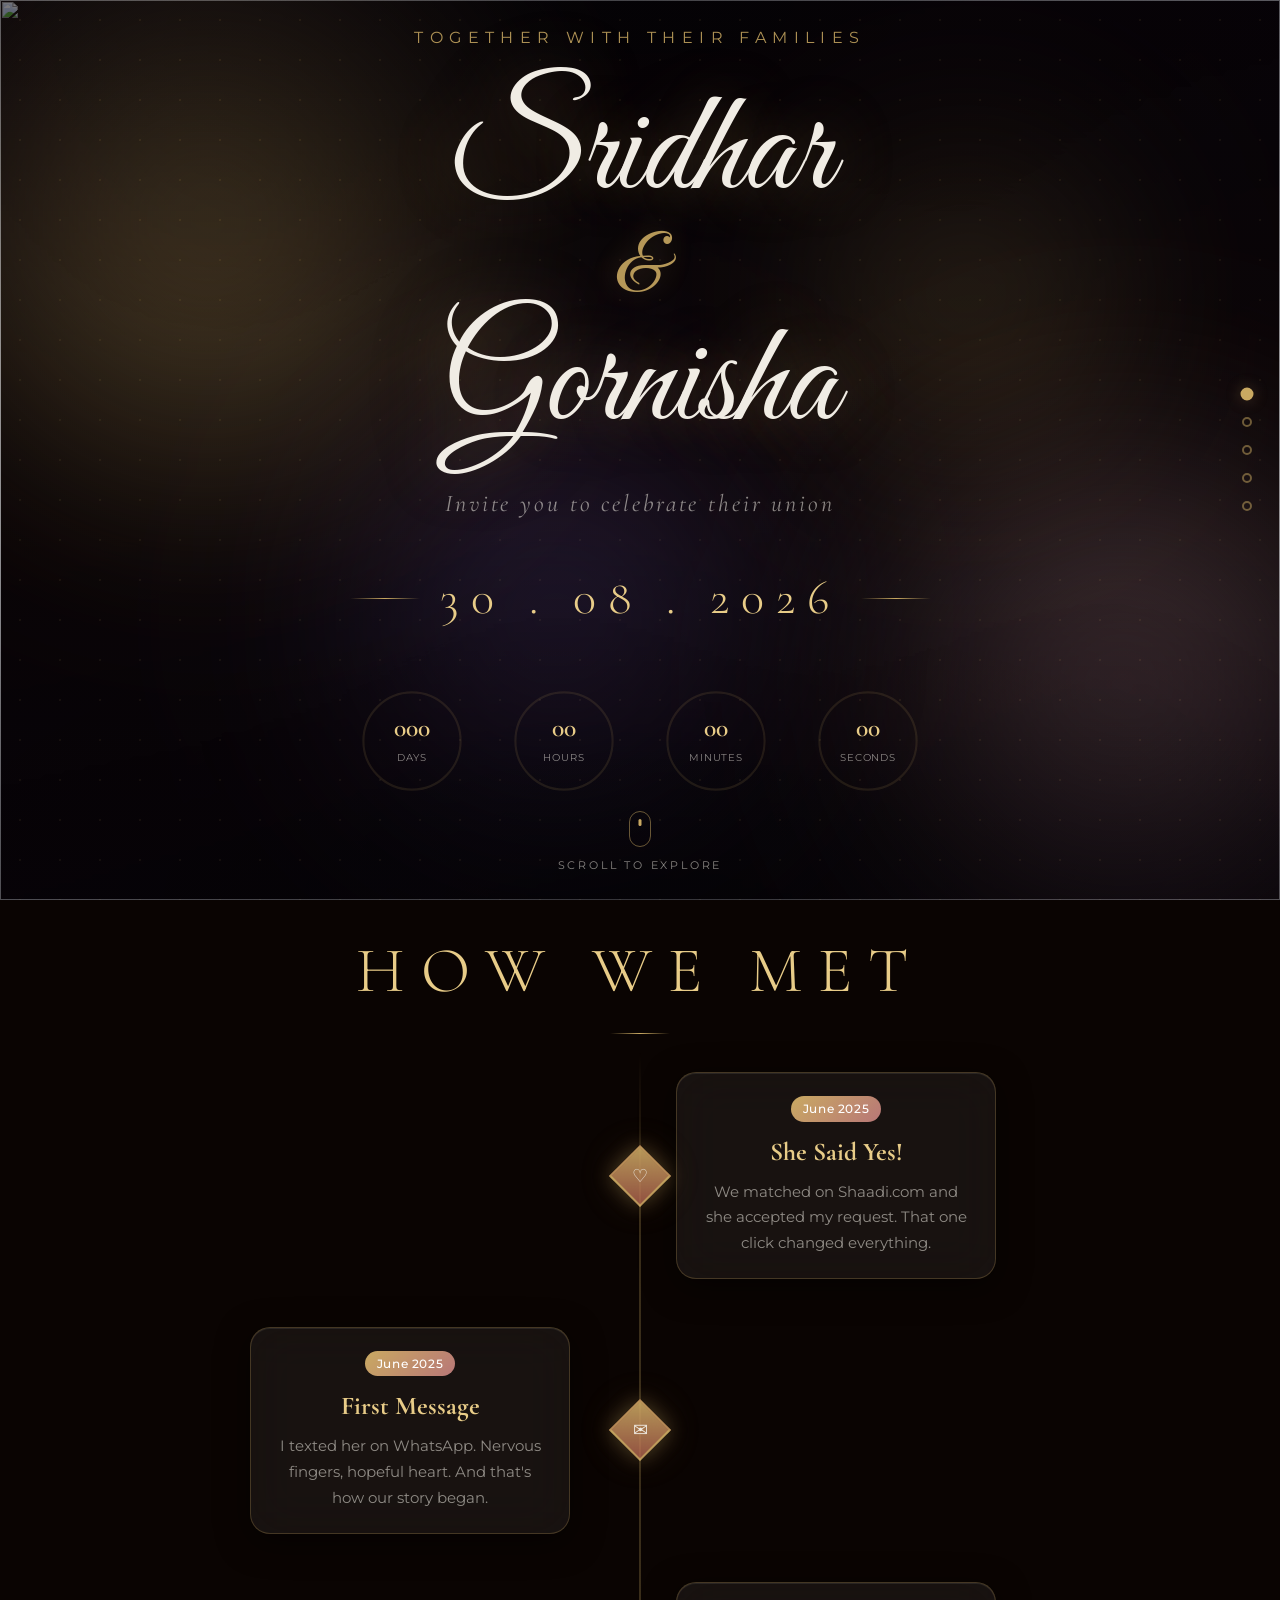
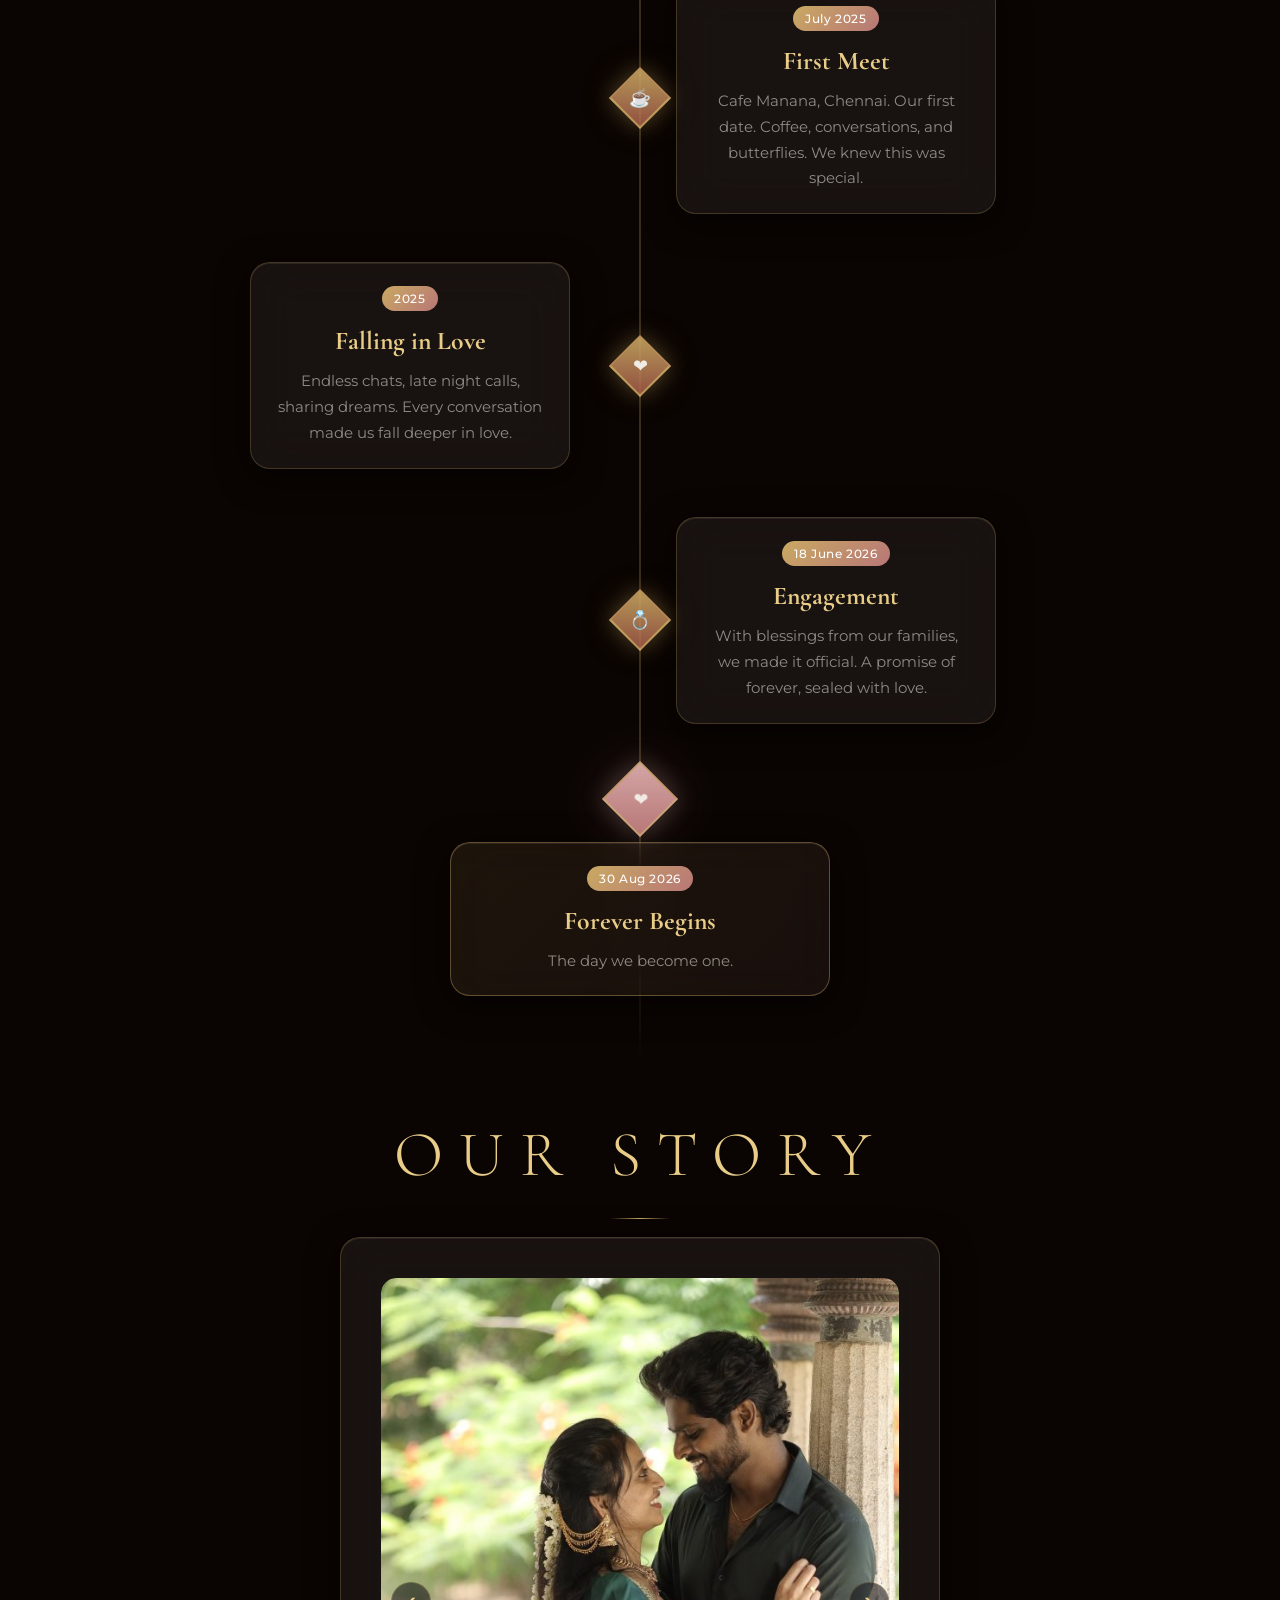
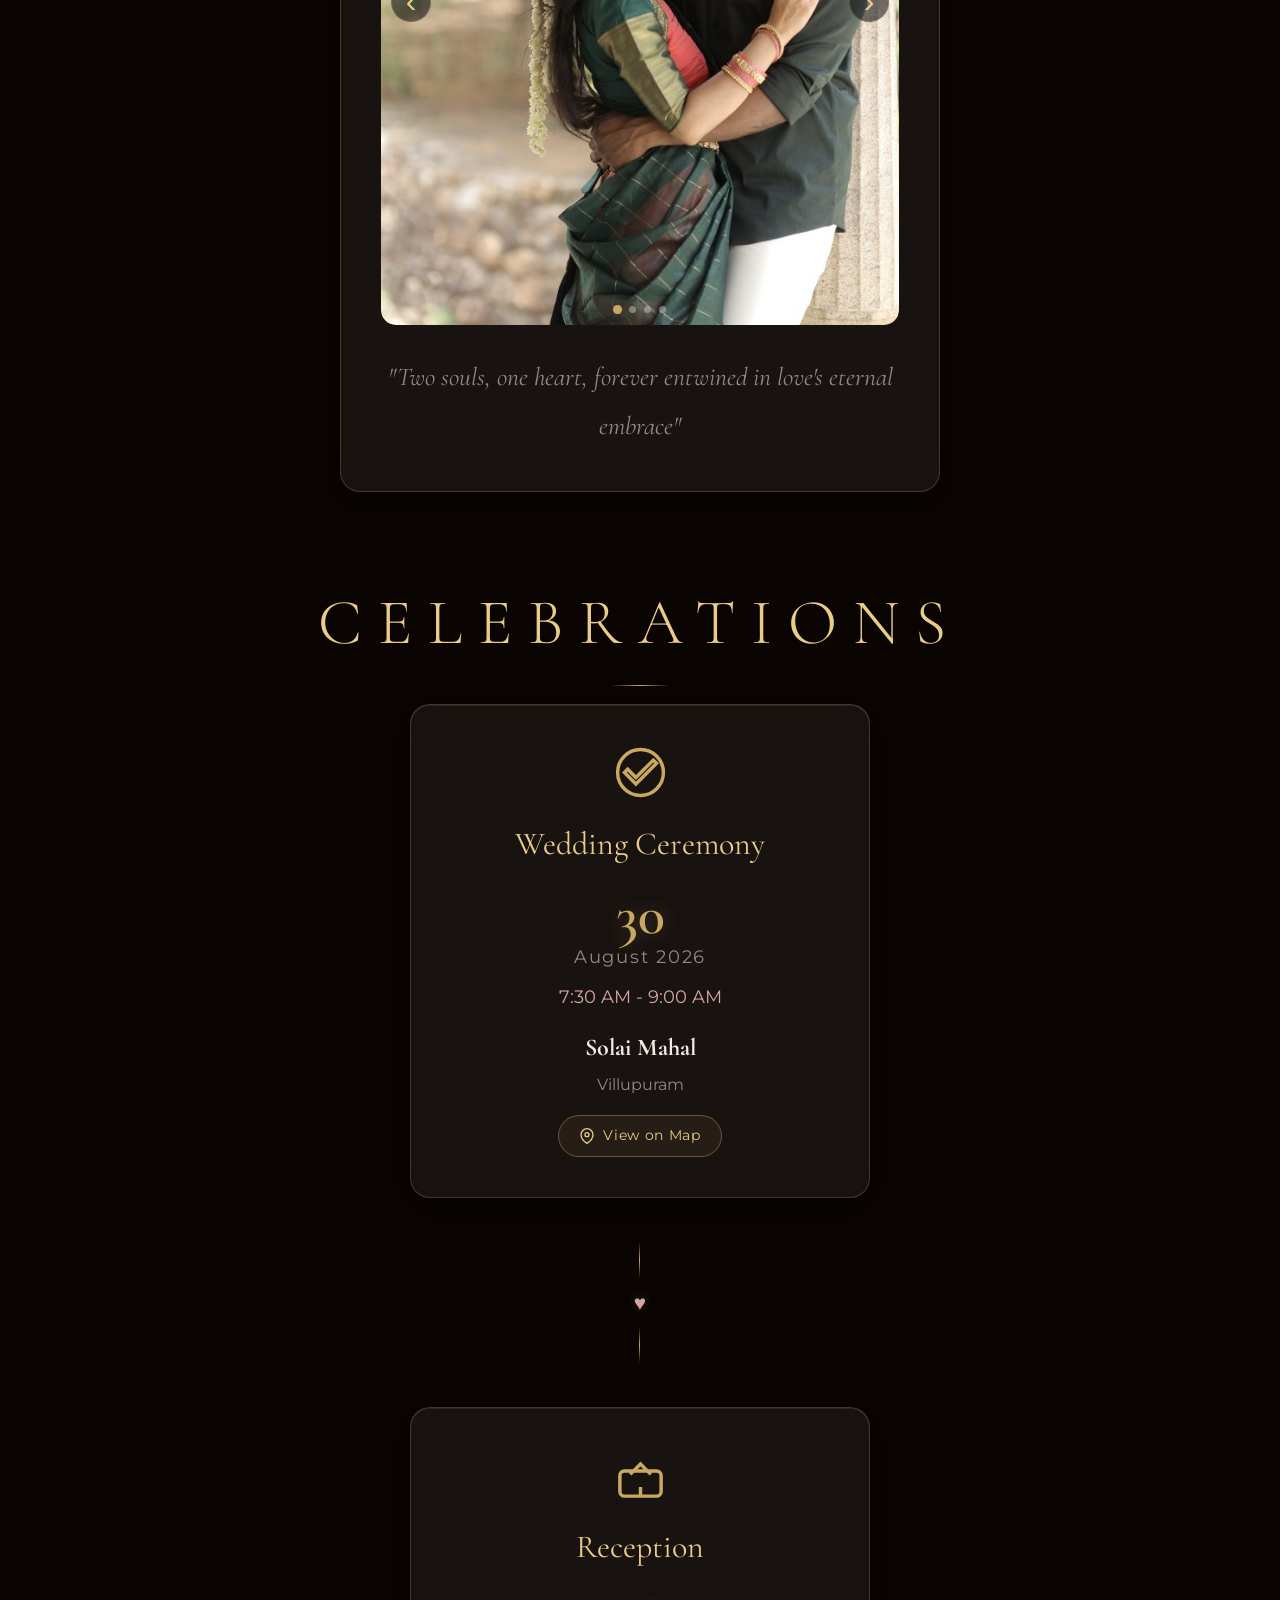
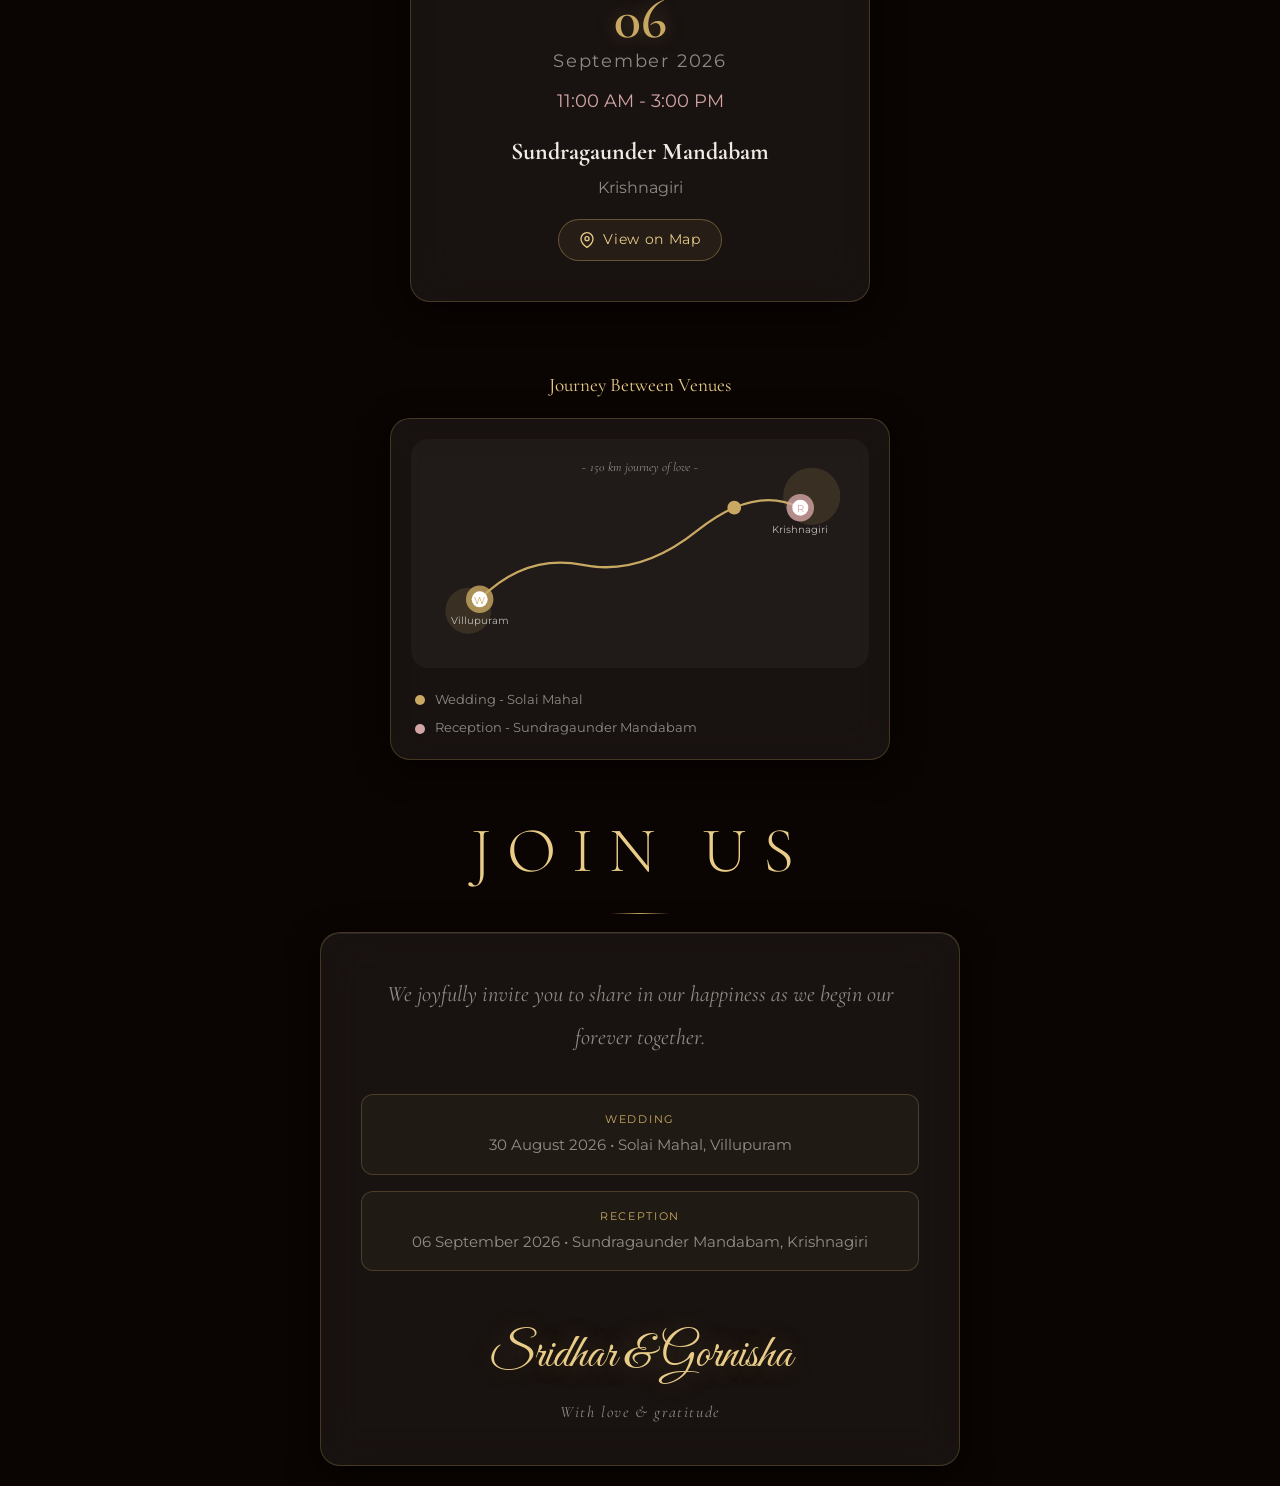
==== index.html @ 0e89de0a "Add files via upload" ====
<!DOCTYPE html>
<html lang="en">
<head>
    <meta charset="UTF-8">
    <meta name="viewport" content="width=device-width, initial-scale=1.0, minimum-scale=1.0, maximum-scale=1.0, user-scalable=no, viewport-fit=cover">
    <meta name="theme-color" content="#f9bb78">
    <meta name="apple-mobile-web-app-status-bar-style" content="black-translucent">
    <title>Sridhar &amp; Gornisha - Wedding Invitation</title>
    <link rel="preconnect" href="https://fonts.googleapis.com">
    <link rel="preconnect" href="https://fonts.gstatic.com" crossorigin>
    <link href="https://fonts.googleapis.com/css2?family=Cormorant+Garamond:ital,wght@0,300;0,400;0,500;0,600;1,300;1,400&family=Montserrat:wght@300;400;500&family=Great+Vibes&display=swap" rel="stylesheet">
    <link rel="stylesheet" href="styles.css">
</head>
<body>

    <!-- Background -->
    <div class="bg-layer">
        <img src="bg.PNG" class="bg-img" alt="">
        <div class="bg-overlay"></div>
        <div class="grid-overlay"></div>
        <div class="orb orb-1"></div>
        <div class="orb orb-2"></div>
        <div class="orb orb-3"></div>
        <div class="orb orb-4"></div>
    </div>

    <!-- Falling Petals -->
    <div class="petals-container" id="petals"></div>

    <!-- Side Navigation -->
    <nav class="side-nav">
        <a href="#hero"    class="nav-dot active" data-section="hero"><span class="nav-label">Home</span></a>
        <a href="#story"   class="nav-dot" data-section="story"><span class="nav-label">Our Story</span></a>
        <a href="#couple"  class="nav-dot" data-section="couple"><span class="nav-label">Couple</span></a>
        <a href="#events"  class="nav-dot" data-section="events"><span class="nav-label">Events</span></a>
        <a href="#rsvp"    class="nav-dot" data-section="rsvp"><span class="nav-label">RSVP</span></a>
    </nav>

    <!-- Main Content -->
    <div class="main-content" id="mainContent">

    <!-- HERO -->
    <section id="hero" class="section hero">
        <div class="hero-content">
            <div class="invitation-text">Together with their families</div>
            <div class="couple-names">
                <span class="name groom">Sridhar</span>
                <span class="ampersand">&amp;</span>
                <span class="name bride">Gornisha</span>
            </div>
            <div class="invitation-subtitle">Invite you to celebrate their union</div>
            <div class="wedding-date">
                <div class="date-ornament"></div>
                <span>30 . 08 . 2026</span>
                <div class="date-ornament"></div>
            </div>
            <div class="countdown-container">
                <div class="countdown-ring">
                    <svg viewBox="0 0 100 100"><circle class="ring-bg" cx="50" cy="50" r="45"/><circle class="ring-progress days-ring" cx="50" cy="50" r="45"/></svg>
                    <div class="countdown-value"><span id="days">000</span><span class="countdown-label">Days</span></div>
                </div>
                <div class="countdown-ring">
                    <svg viewBox="0 0 100 100"><circle class="ring-bg" cx="50" cy="50" r="45"/><circle class="ring-progress hours-ring" cx="50" cy="50" r="45"/></svg>
                    <div class="countdown-value"><span id="hours">00</span><span class="countdown-label">Hours</span></div>
                </div>
                <div class="countdown-ring">
                    <svg viewBox="0 0 100 100"><circle class="ring-bg" cx="50" cy="50" r="45"/><circle class="ring-progress minutes-ring" cx="50" cy="50" r="45"/></svg>
                    <div class="countdown-value"><span id="minutes">00</span><span class="countdown-label">Minutes</span></div>
                </div>
                <div class="countdown-ring">
                    <svg viewBox="0 0 100 100"><circle class="ring-bg" cx="50" cy="50" r="45"/><circle class="ring-progress seconds-ring" cx="50" cy="50" r="45"/></svg>
                    <div class="countdown-value"><span id="seconds">00</span><span class="countdown-label">Seconds</span></div>
                </div>
            </div>
            <div class="scroll-indicator"><div class="mouse"><div class="wheel"></div></div><span>Scroll to explore</span></div>
        </div>
    </section>

    <!-- STORY -->
    <section id="story" class="section story">
        <div class="section-content">
            <h2 class="section-title reveal-up">How We Met</h2>
            <div class="love-timeline">
                <div class="tl-line"></div>

                <div class="tl-item reveal-slide-left" style="--delay:0.1s">
                    <div class="tl-diamond"><span>&#9825;</span></div>
                    <div class="tl-content glass-card">
                        <span class="timeline-date">June 2025</span>
                        <h3>She Said Yes!</h3>
                        <p>We matched on Shaadi.com and she accepted my request. That one click changed everything.</p>
                    </div>
                </div>

                <div class="tl-item right reveal-slide-right" style="--delay:0.2s">
                    <div class="tl-diamond"><span>&#9993;</span></div>
                    <div class="tl-content glass-card">
                        <span class="timeline-date">June 2025</span>
                        <h3>First Message</h3>
                        <p>I texted her on WhatsApp. Nervous fingers, hopeful heart. And that's how our story began.</p>
                    </div>
                </div>

                <div class="tl-item reveal-slide-left" style="--delay:0.3s">
                    <div class="tl-diamond"><span>&#9749;</span></div>
                    <div class="tl-content glass-card">
                        <span class="timeline-date">July 2025</span>
                        <h3>First Meet</h3>
                        <p>Cafe Manana, Chennai. Our first date. Coffee, conversations, and butterflies. We knew this was special.</p>
                    </div>
                </div>

                <div class="tl-item right reveal-slide-right" style="--delay:0.4s">
                    <div class="tl-diamond"><span>&#10084;</span></div>
                    <div class="tl-content glass-card">
                        <span class="timeline-date">2025</span>
                        <h3>Falling in Love</h3>
                        <p>Endless chats, late night calls, sharing dreams. Every conversation made us fall deeper in love.</p>
                    </div>
                </div>

                <div class="tl-item reveal-slide-left" style="--delay:0.5s">
                    <div class="tl-diamond"><span>&#128141;</span></div>
                    <div class="tl-content glass-card">
                        <span class="timeline-date">18 June 2026</span>
                        <h3>Engagement</h3>
                        <p>With blessings from our families, we made it official. A promise of forever, sealed with love.</p>
                    </div>
                </div>

                <div class="tl-item tl-finale reveal-scale" style="--delay:0.6s">
                    <div class="tl-diamond tl-diamond--heart"><span>&#10084;</span></div>
                    <div class="tl-content glass-card finale">
                        <span class="timeline-date">30 Aug 2026</span>
                        <h3>Forever Begins</h3>
                        <p>The day we become one.</p>
                    </div>
                </div>

            </div>
        </div>
    </section>

    <!-- COUPLE -->
    <section id="couple" class="section couple">
        <div class="section-content">
            <h2 class="section-title reveal-up">Our Story</h2>
            <div class="couple-card reveal-scale">
                <div class="glass-card">
                    <div class="carousel" id="photoCarousel">
                        <div class="carousel-track" id="carouselTrack">
                            <div class="carousel-slide"><img src="1.jpg" alt="Photo 1" class="couple-image"></div>
                            <div class="carousel-slide"><img src="2.jpg" alt="Photo 2" class="couple-image"></div>
                            <div class="carousel-slide"><img src="3.jpg" alt="Photo 3" class="couple-image"></div>
                            <div class="carousel-slide"><img src="4.jpg" alt="Photo 4" class="couple-image"></div>
                        </div>
                        <button class="carousel-btn prev" id="carouselPrev">&#8249;</button>
                        <button class="carousel-btn next" id="carouselNext">&#8250;</button>
                        <div class="carousel-dots" id="carouselDots">
                            <span class="cdot active"></span>
                            <span class="cdot"></span>
                            <span class="cdot"></span>
                            <span class="cdot"></span>
                        </div>
                    </div>
                    <div class="couple-info">
                        <p class="love-quote">"Two souls, one heart, forever entwined in love's eternal embrace"</p>
                    </div>
                </div>
            </div>
        </div>
    </section>

    <!-- EVENTS -->
    <section id="events" class="section events">
        <div class="section-content">
            <h2 class="section-title reveal-up">Celebrations</h2>
            <div class="events-timeline">
                <div class="event-card reveal-slide-left">
                    <div class="glass-card">
                        <div class="event-icon"><svg viewBox="0 0 24 24" fill="none" stroke="currentColor" stroke-width="1.5"><path d="M12 2C6.48 2 2 6.48 2 12s4.48 10 10 10 10-4.48 10-10S17.52 2 12 2zm-2 15l-5-5 1.41-1.41L10 14.17l7.59-7.59L19 8l-9 9z"/></svg></div>
                        <h3 class="event-title">Wedding Ceremony</h3>
                        <div class="event-date"><span class="day">30</span><span class="month">August 2026</span></div>
                        <div class="event-time">7:30 AM - 9:00 AM</div>
                        <div class="event-venue"><h4>Solai Mahal</h4><p>Villupuram</p></div>
                        <a href="https://maps.google.com/?q=Solai+Mahal+Villupuram" target="_blank" class="map-link">
                            <svg viewBox="0 0 24 24" fill="none" stroke="currentColor" stroke-width="2"><path d="M21 10c0 7-9 13-9 13s-9-6-9-13a9 9 0 0 1 18 0z"/><circle cx="12" cy="10" r="3"/></svg>View on Map
                        </a>
                    </div>
                </div>
                <div class="timeline-connector reveal-fade"><div class="connector-line"></div><div class="connector-heart">&#9829;</div><div class="connector-line"></div></div>
                <div class="event-card reveal-slide-right">
                    <div class="glass-card">
                        <div class="event-icon"><svg viewBox="0 0 24 24" fill="none" stroke="currentColor" stroke-width="1.5"><path d="M8 21h8m-4-4v4m-4.5-9.5L12 7l4.5 4.5M5 21h14a2 2 0 002-2v-7a2 2 0 00-2-2H5a2 2 0 00-2 2v7a2 2 0 002 2z"/></svg></div>
                        <h3 class="event-title">Reception</h3>
                        <div class="event-date"><span class="day">06</span><span class="month">September 2026</span></div>
                        <div class="event-time">11:00 AM - 3:00 PM</div>
                        <div class="event-venue"><h4>Sundragaunder Mandabam</h4><p>Krishnagiri</p></div>
                        <a href="https://maps.google.com/?q=Sundragaunder+Mandabam+Krishnagiri" target="_blank" class="map-link">
                            <svg viewBox="0 0 24 24" fill="none" stroke="currentColor" stroke-width="2"><path d="M21 10c0 7-9 13-9 13s-9-6-9-13a9 9 0 0 1 18 0z"/><circle cx="12" cy="10" r="3"/></svg>View on Map
                        </a>
                    </div>
                </div>
                <div class="route-map-section reveal-up">
                    <h3 class="map-title">Journey Between Venues</h3>
                    <div class="route-map-container">
                        <svg class="route-map" viewBox="0 0 400 200">
                            <rect fill="rgba(255,255,255,0.03)" width="400" height="200" rx="15"/>
                            <circle cx="50" cy="150" r="20" fill="#c9a962" opacity="0.15"/>
                            <circle cx="350" cy="50" r="25" fill="#c9a962" opacity="0.15"/>
                            <path class="route-path" d="M60 140 Q100 100 150 110 Q200 120 250 80 Q300 40 340 60" fill="none" stroke="#c9a962" stroke-width="2" stroke-linecap="round" stroke-dasharray="8 4"/>
                            <circle class="route-dot" r="6" fill="#c9a962">
                                <animateMotion dur="4s" repeatCount="indefinite"><mpath href="#routePath"/></animateMotion>
                            </circle>
                            <path id="routePath" d="M60 140 Q100 100 150 110 Q200 120 250 80 Q300 40 340 60" fill="none"/>
                            <g>
                                <circle cx="60" cy="140" r="12" fill="#c9a962" opacity="0.8"/>
                                <circle cx="60" cy="140" r="7" fill="white"/>
                                <text x="60" y="144" text-anchor="middle" font-size="9" fill="#c9a962">W</text>
                                <text x="60" y="162" text-anchor="middle" font-size="9" fill="rgba(255,255,255,0.7)" font-family="Montserrat">Villupuram</text>
                            </g>
                            <g>
                                <circle cx="340" cy="60" r="12" fill="#d4a5a5" opacity="0.8"/>
                                <circle cx="340" cy="60" r="7" fill="white"/>
                                <text x="340" y="64" text-anchor="middle" font-size="9" fill="#d4a5a5">R</text>
                                <text x="340" y="82" text-anchor="middle" font-size="9" fill="rgba(255,255,255,0.7)" font-family="Montserrat">Krishnagiri</text>
                            </g>
                            <text x="200" y="28" text-anchor="middle" font-size="11" fill="rgba(255,255,255,0.5)" font-family="Cormorant Garamond" font-style="italic">~ 150 km journey of love ~</text>
                        </svg>
                        <div class="route-legend">
                            <div class="legend-item"><span class="legend-dot wedding"></span><span>Wedding - Solai Mahal</span></div>
                            <div class="legend-item"><span class="legend-dot reception"></span><span>Reception - Sundragaunder Mandabam</span></div>
                        </div>
                    </div>
                </div>
            </div>
        </div>
    </section>


    <!-- RSVP -->
    <section id="rsvp" class="section rsvp">
        <div class="section-content">
            <h2 class="section-title reveal-up">Join Us</h2>
            <div class="rsvp-content reveal-scale">
                <div class="glass-card">
                    <p class="rsvp-message">We joyfully invite you to share in our happiness as we begin our forever together.</p>
                    <div class="rsvp-details">
                        <div class="rsvp-detail"><span class="rsvp-label">Wedding</span><span class="rsvp-value">30 August 2026 &bull; Solai Mahal, Villupuram</span></div>
                        <div class="rsvp-detail"><span class="rsvp-label">Reception</span><span class="rsvp-value">06 September 2026 &bull; Sundragaunder Mandabam, Krishnagiri</span></div>
                    </div>
                    <div class="rsvp-closing">
                        <p class="closing-names">Sridhar &amp; Gornisha</p>
                        <p class="closing-text">With love &amp; gratitude</p>
                    </div>
                </div>
            </div>
        </div>
    </section>

    </div><!-- end main-content -->

    <script src="script.js"></script>
</body>
</html>
---- styles.css ----
* { margin: 0; padding: 0; box-sizing: border-box; }

:root {
    --bg:           #0a0a0f;
    --gold:         #c9a962;
    --gold-light:   #e8cc88;
    --rose:         #d4a5a5;
    --rose-dark:    #b87777;
    --text:         #f0ece4;
    --text-muted:   rgba(240,236,228,0.55);
    --glass-bg:     rgba(255,255,255,0.06);
    --glass-border: rgba(201,169,98,0.25);
    --glass-border2:rgba(201,169,98,0.45);
    --shadow:       rgba(0,0,0,0.5);
    --glow-gold:    rgba(201,169,98,0.3);
    --glow-rose:    rgba(212,165,165,0.25);
}

html { scroll-behavior: smooth; height: 100%; background: #f9bb78; }

body {
    font-family: 'Montserrat', sans-serif;
    color: var(--text);
    background: #0a0402;
    overflow-x: hidden;
    line-height: 1.6;
    min-height: 100%;
}

/* ── BACKGROUND ── */
.bg-layer {
    position: fixed; inset: 0;
    width: 100vw; height: 100vh;
    z-index: 0; pointer-events: none; overflow: hidden;
}
.bg-img {
    position: absolute; inset: 0;
    width: 100%; height: 100%;
    object-fit: cover; object-position: center top; display: block;
}
.bg-overlay {
    position: absolute; inset: 0;
    background:
        radial-gradient(ellipse 100% 60% at 50% 0%,   rgba(0,0,0,0.3)  0%, transparent 70%),
        radial-gradient(ellipse 100% 60% at 50% 100%, rgba(0,0,0,0.4)  0%, transparent 70%),
        linear-gradient(180deg, rgba(5,3,15,0.5) 0%, rgba(5,3,15,0.25) 40%, rgba(5,3,15,0.25) 60%, rgba(5,3,15,0.55) 100%);
}
.bg-layer::before, .bg-layer::after { display: none; }
.grid-overlay {
    position: absolute; inset: 0;
    background-image: radial-gradient(circle, rgba(201,169,98,0.12) 1px, transparent 1px);
    background-size: 40px 40px; opacity: 0.6; z-index: 1;
}

/* ── ORBS ── */
.orb { position: absolute; border-radius: 50%; pointer-events: none; mix-blend-mode: soft-light; z-index: 2; }
.orb-1 { width: 80vw; height: 80vw; max-width: 800px; max-height: 800px; background: radial-gradient(circle, rgba(201,169,98,0.5) 0%, transparent 65%); top: -20%; left: -15%; filter: blur(80px); animation: orb1Move 20s ease-in-out infinite; }
.orb-2 { width: 70vw; height: 70vw; max-width: 700px; max-height: 700px; background: radial-gradient(circle, rgba(212,165,165,0.45) 0%, transparent 65%); bottom: -15%; right: -15%; filter: blur(90px); animation: orb2Move 24s ease-in-out infinite; }
.orb-3 { width: 60vw; height: 60vw; max-width: 600px; max-height: 600px; background: radial-gradient(circle, rgba(150,120,220,0.35) 0%, transparent 65%); top: 35%; left: 20%; filter: blur(100px); animation: orb3Move 28s ease-in-out infinite; }
.orb-4 { width: 50vw; height: 50vw; max-width: 500px; max-height: 500px; background: radial-gradient(circle, rgba(201,169,98,0.3) 0%, transparent 65%); top: 5%; right: 5%; filter: blur(80px); animation: orb4Move 22s ease-in-out infinite; }

@keyframes orb1Move { 0%,100% { transform: translate(0,0) scale(1); } 40% { transform: translate(6vw,5vh) scale(1.06); } 70% { transform: translate(-3vw,8vh) scale(0.95); } }
@keyframes orb2Move { 0%,100% { transform: translate(0,0) scale(1); } 35% { transform: translate(-8vw,-6vh) scale(1.08); } 65% { transform: translate(4vw,-3vh) scale(0.93); } }
@keyframes orb3Move { 0%,100% { transform: translate(0,0) scale(1); } 45% { transform: translate(5vw,-8vh) scale(1.05); } 75% { transform: translate(-6vw,5vh) scale(0.97); } }
@keyframes orb4Move { 0%,100% { transform: translate(0,0) scale(1); } 50% { transform: translate(-5vw,7vh) scale(1.1); } }

/* ── SIDE NAV ── */
.side-nav { position: fixed; right: 28px; top: 50%; transform: translateY(-50%); z-index: 200; display: flex; flex-direction: column; gap: 18px; }
.nav-dot { width: 10px; height: 10px; border: 2px solid rgba(201,169,98,0.5); border-radius: 50%; background: transparent; cursor: pointer; transition: all 0.3s ease; position: relative; display: block; }
.nav-dot:hover, .nav-dot.active { background: var(--gold); border-color: var(--gold); box-shadow: 0 0 12px var(--glow-gold); transform: scale(1.3); }
.nav-label { position: absolute; right: 22px; top: 50%; transform: translateY(-50%); background: rgba(15,15,26,0.9); backdrop-filter: blur(10px); border: 1px solid var(--glass-border); padding: 4px 12px; border-radius: 4px; font-size: 11px; white-space: nowrap; opacity: 0; pointer-events: none; transition: all 0.3s ease; color: var(--text); letter-spacing: 0.08em; }
.nav-dot:hover .nav-label { opacity: 1; right: 26px; }

/* ── MAIN CONTENT ── */
.main-content { position: relative; z-index: 1; }

/* ── GLASS CARD ── */
.glass-card {
    background: var(--glass-bg);
    backdrop-filter: blur(24px); -webkit-backdrop-filter: blur(24px);
    border: 1px solid var(--glass-border); border-radius: 20px; padding: 40px;
    box-shadow: 0 8px 32px var(--shadow), inset 0 1px 0 rgba(255,255,255,0.08);
    transition: border-color 0.3s ease, box-shadow 0.3s ease;
}
.glass-card:hover { border-color: var(--glass-border2); box-shadow: 0 16px 48px var(--shadow), 0 0 30px var(--glow-gold), inset 0 1px 0 rgba(255,255,255,0.12); }

/* ── SECTIONS ── */
.section { display: flex; align-items: center; justify-content: center; padding: 20px 20px; position: relative; }
.section-content { max-width: 1000px; width: 100%; margin: 0 auto; text-align: center; }
.section-title { font-family: 'Cormorant Garamond', serif; font-size: clamp(2.5rem,6vw,4rem); font-weight: 300; color: var(--gold-light); margin-bottom: 30px; margin-top: 0; letter-spacing: 0.25em; text-transform: uppercase; position: relative; display: inline-block; }
.section-title::after { content: ''; position: absolute; bottom: -12px; left: 50%; transform: translateX(-50%); width: 60px; height: 1px; background: linear-gradient(90deg, transparent, var(--gold), transparent); }

/* ── REVEAL ANIMATIONS ── */
.reveal-up, .reveal-scale, .reveal-fade, .reveal-slide-left, .reveal-slide-right, .reveal-gallery, .reveal-rotate {
    opacity: 0;
    transition: opacity 0.85s cubic-bezier(0.16,1,0.3,1), transform 0.85s cubic-bezier(0.16,1,0.3,1);
    transition-delay: var(--delay, 0s);
}
.reveal-up          { transform: translateY(70px); }
.reveal-scale       { transform: scale(0.88) translateY(30px); }
.reveal-fade        { transform: translateY(20px); }
.reveal-slide-left  { transform: translateX(-80px); }
.reveal-slide-right { transform: translateX(80px); }
.reveal-gallery     { transform: translateY(50px) scale(0.95); }
.reveal-rotate      { transform: rotate(-6deg) translateY(40px); }

.reveal-up.revealed, .reveal-scale.revealed, .reveal-fade.revealed,
.reveal-slide-left.revealed, .reveal-slide-right.revealed,
.reveal-gallery.revealed, .reveal-rotate.revealed { opacity: 1; transform: none; }

.reveal-up.reveal-exit-up, .reveal-fade.reveal-exit-up, .reveal-scale.reveal-exit-up { opacity: 0; transform: translateY(-60px); }
.reveal-slide-left.reveal-exit-up  { opacity: 0; transform: translateX(-80px); }
.reveal-slide-right.reveal-exit-up { opacity: 0; transform: translateX(80px); }
.reveal-gallery.reveal-exit-up     { opacity: 0; transform: translateY(-40px) scale(0.95); }

.reveal-up.reveal-exit-down, .reveal-fade.reveal-exit-down, .reveal-scale.reveal-exit-down { opacity: 0; transform: translateY(70px); }
.reveal-slide-left.reveal-exit-down  { opacity: 0; transform: translateX(-80px); }
.reveal-slide-right.reveal-exit-down { opacity: 0; transform: translateX(80px); }
.reveal-gallery.reveal-exit-down     { opacity: 0; transform: translateY(50px) scale(0.95); }

/* ── PETALS ── */
.petals-container { position: fixed; inset: 0; pointer-events: none; z-index: 5; overflow: hidden; }
.petal { position: absolute; top: -50px; width: 12px; height: 12px; background: linear-gradient(135deg, rgba(201,169,98,0.6), rgba(212,165,165,0.4)); border-radius: 50% 0 50% 50%; opacity: 0.6; animation: petalFall linear infinite; }
.petal:nth-child(odd)  { background: linear-gradient(135deg, rgba(212,165,165,0.5), rgba(201,169,98,0.3)); width: 10px; height: 10px; }
.petal:nth-child(3n)   { background: linear-gradient(135deg, rgba(255,255,255,0.15), rgba(201,169,98,0.2)); width: 8px; height: 8px; opacity: 0.4; }
@keyframes petalFall { 0% { transform: translateY(0) rotate(0deg) translateX(0); opacity: 0; } 10% { opacity: 0.6; } 90% { opacity: 0.6; } 100% { transform: translateY(100vh) rotate(720deg) translateX(80px); opacity: 0; } }

/* ── HERO ── */
.hero { background: transparent; min-height: 100vh; padding: 0; }
.hero-content { text-align: center; z-index: 10; padding: 20px; animation: heroFadeIn 1.2s ease both; }
@keyframes heroFadeIn { from { opacity: 0; transform: translateY(30px); } to { opacity: 1; transform: none; } }

.invitation-text { font-family: 'Montserrat', sans-serif; font-size: clamp(0.75rem,2vw,1rem); letter-spacing: 0.4em; text-transform: uppercase; color: var(--gold); margin-bottom: 28px; opacity: 0.85; }

.couple-names { display: flex; flex-direction: column; align-items: center; gap: 0; margin-bottom: 24px; }
.couple-names .name { font-family: 'Great Vibes', cursive; font-size: clamp(4.5rem,14vw,9rem); color: var(--text); line-height: 1.05; text-shadow: 0 0 60px rgba(201,169,98,0.35), 0 0 120px rgba(201,169,98,0.15); }
.couple-names .ampersand { font-family: 'Great Vibes', cursive; font-size: clamp(2.5rem,7vw,5rem); color: var(--gold); opacity: 0.9; text-shadow: 0 0 30px var(--glow-gold); line-height: 1; }

.invitation-subtitle { font-family: 'Cormorant Garamond', serif; font-size: clamp(1.1rem,2.5vw,1.5rem); font-style: italic; color: var(--text-muted); margin-bottom: 36px; letter-spacing: 0.12em; }

.wedding-date { display: flex; align-items: center; justify-content: center; gap: 20px; margin-bottom: 50px; }
.wedding-date span { font-family: 'Cormorant Garamond', serif; font-size: clamp(1.8rem,4.5vw,3rem); font-weight: 300; color: var(--gold-light); letter-spacing: 0.25em; white-space: nowrap; }
.date-ornament { width: 70px; height: 1px; background: linear-gradient(90deg, transparent, var(--gold), transparent); }

/* ── RING COUNTDOWN ── */
.countdown-container { display: flex; justify-content: center; gap: clamp(16px,4vw,44px); margin-bottom: 16px; }
.countdown-ring { position: relative; width: clamp(78px,17vw,108px); height: clamp(78px,17vw,108px); }
.countdown-ring svg { width: 100%; height: 100%; transform: rotate(-90deg); }
.ring-bg { fill: none; stroke: rgba(201,169,98,0.12); stroke-width: 2; }
.ring-progress { fill: none; stroke: var(--gold); stroke-width: 2; stroke-linecap: round; stroke-dasharray: 283; stroke-dashoffset: 283; transition: stroke-dashoffset 1s ease; filter: drop-shadow(0 0 8px rgba(201,169,98,0.6)); }
.countdown-value { position: absolute; top: 50%; left: 50%; transform: translate(-50%,-50%); text-align: center; width: 100%; }
.countdown-value span:first-child { display: block; font-family: 'Cormorant Garamond', serif; font-size: clamp(1.1rem,2.5vw,1.6rem); font-weight: 600; color: var(--gold-light); line-height: 1.2; }
.countdown-label { font-size: clamp(0.45rem,1vw,0.65rem); text-transform: uppercase; letter-spacing: 0.08em; color: var(--text-muted); }

/* ── SCROLL INDICATOR ── */
.scroll-indicator { display: flex; flex-direction: column; align-items: center; gap: 10px; animation: fadeInUp 1s ease 1.5s both; }
.scroll-indicator span { font-size: 0.7rem; letter-spacing: 0.25em; text-transform: uppercase; color: var(--text-muted); }
.mouse { width: 22px; height: 36px; border: 1px solid rgba(201,169,98,0.5); border-radius: 11px; position: relative; }
.wheel { width: 3px; height: 7px; background: var(--gold); border-radius: 2px; position: absolute; top: 7px; left: 50%; transform: translateX(-50%); animation: scrollWheel 2s ease infinite; }
@keyframes scrollWheel { 0%,100% { opacity: 1; transform: translateX(-50%) translateY(0); } 50% { opacity: 0.3; transform: translateX(-50%) translateY(10px); } }
@keyframes fadeInUp { from { opacity: 0; transform: translateY(20px); } to { opacity: 1; transform: translateY(0); } }

/* ── DIAMOND TIMELINE ── */
.story { padding: 20px 20px; }
.love-timeline { position: relative; max-width: 780px; margin: 0 auto; padding: 20px 0 20px; }
.tl-line { position: absolute; left: 50%; top: 0; bottom: 0; width: 1px; transform: translateX(-50%); background: linear-gradient(to bottom, transparent, rgba(201,169,98,0.5) 10%, rgba(201,169,98,0.5) 90%, transparent); }
.tl-item { position: relative; display: flex; align-items: center; margin-bottom: 48px; justify-content: flex-start; padding-left: calc(50% + 36px); }
.tl-item.right { justify-content: flex-end; padding-left: 0; padding-right: calc(50% + 36px); flex-direction: row-reverse; }
.tl-item.tl-finale { justify-content: center; padding: 0; flex-direction: column; align-items: center; gap: 16px; }
.tl-diamond { position: absolute; left: 50%; transform: translateX(-50%) rotate(45deg); width: 44px; height: 44px; background: linear-gradient(135deg, rgba(201,169,98,0.9), rgba(180,100,80,0.8)); border: 2px solid rgba(201,169,98,0.6); box-shadow: 0 0 20px var(--glow-gold), 0 0 40px rgba(201,169,98,0.15); display: flex; align-items: center; justify-content: center; z-index: 5; flex-shrink: 0; }
.tl-diamond span { display: block; transform: rotate(-45deg); font-size: 1.1rem; line-height: 1; }
.tl-diamond--heart { width: 54px; height: 54px; background: linear-gradient(135deg, var(--rose), var(--rose-dark)); box-shadow: 0 0 24px var(--glow-rose), 0 0 50px rgba(212,165,165,0.2); animation: diamondPulse 1.8s ease-in-out infinite; }
@keyframes diamondPulse { 0%,100% { box-shadow: 0 0 24px var(--glow-rose), 0 0 50px rgba(212,165,165,0.2); } 50% { box-shadow: 0 0 36px rgba(212,165,165,0.6), 0 0 70px rgba(212,165,165,0.3); } }
.tl-finale .tl-diamond { position: relative; left: auto; transform: rotate(45deg); }
.tl-content { max-width: 320px; width: 100%; padding: 22px 26px; }
.tl-item.tl-finale .tl-content { max-width: 380px; text-align: center; background: linear-gradient(135deg, rgba(201,169,98,0.1), rgba(212,165,165,0.07)); border-color: rgba(201,169,98,0.4); }
.timeline-date { display: inline-block; background: linear-gradient(135deg, var(--gold), var(--rose-dark)); color: white; padding: 3px 12px; border-radius: 20px; font-size: 0.75rem; font-weight: 500; margin-bottom: 10px; letter-spacing: 0.05em; }
.tl-content h3 { font-family: 'Cormorant Garamond', serif; font-size: 1.6rem; color: var(--gold-light); margin-bottom: 6px; }
.tl-content p { font-size: 0.95rem; color: var(--text-muted); line-height: 1.7; }

@media (max-width: 768px) {
    .tl-line { left: 24px; }
    .tl-item, .tl-item.right { padding-left: 68px; padding-right: 0; justify-content: flex-start; flex-direction: row; }
    .tl-diamond { left: 24px; width: 36px; height: 36px; }
    .tl-diamond span { font-size: 0.9rem; }
    .tl-diamond--heart { width: 44px; height: 44px; }
    .tl-item.tl-finale { flex-direction: column; align-items: flex-start; padding-left: 68px; }
    .tl-finale .tl-diamond { position: absolute; left: 24px; transform: translateX(-50%) rotate(45deg); }
    .tl-content { max-width: 100%; }
}

/* ── COUPLE ── */
.couple-card { max-width: 600px; margin: 0 auto; }
.photo-frame { position: relative; border-radius: 15px; overflow: hidden; margin-bottom: 28px; }
.couple-image { width: 100%; height: auto; object-fit: cover; border-radius: 15px; }
.photo-overlay { position: absolute; inset: 0; background: linear-gradient(to top, rgba(10,10,15,0.4), transparent); pointer-events: none; }
.love-quote { font-family: 'Cormorant Garamond', serif; font-size: clamp(1.2rem,2.5vw,1.6rem); font-style: italic; color: var(--text-muted); line-height: 1.9; }

/* ── EVENTS ── */
.events { padding-top: 60px; }
.events-timeline { display: flex; flex-direction: column; gap: 28px; align-items: center; }
.event-card { width: 100%; max-width: 460px; }
.event-card .glass-card { text-align: center; }
.event-icon { width: 55px; height: 55px; margin: 0 auto 18px; color: var(--gold); }
.event-title { font-family: 'Cormorant Garamond', serif; font-size: 2rem; font-weight: 400; color: var(--gold-light); margin-bottom: 18px; }
.event-date { display: flex; flex-direction: column; align-items: center; margin-bottom: 12px; }
.event-date .day { font-family: 'Cormorant Garamond', serif; font-size: 3.5rem; font-weight: 600; color: var(--gold); line-height: 1; text-shadow: 0 0 20px var(--glow-gold); }
.event-date .month { font-size: 1.1rem; color: var(--text-muted); letter-spacing: 0.1em; }
.event-time { font-size: 1.1rem; color: var(--rose); margin-bottom: 18px; }
.event-venue h4 { font-family: 'Cormorant Garamond', serif; font-size: 1.5rem; color: var(--text); margin-bottom: 4px; }
.event-venue p  { color: var(--text-muted); font-size: 1rem; }
.map-link { display: inline-flex; align-items: center; gap: 8px; margin-top: 18px; padding: 9px 20px; background: rgba(201,169,98,0.08); border: 1px solid rgba(201,169,98,0.4); border-radius: 25px; color: var(--gold-light); text-decoration: none; font-size: 0.85rem; transition: all 0.3s ease; letter-spacing: 0.05em; }
.map-link:hover { background: var(--gold); color: var(--bg); box-shadow: 0 0 20px var(--glow-gold); }
.map-link svg { width: 16px; height: 16px; }
.timeline-connector { display: flex; flex-direction: column; align-items: center; gap: 8px; padding: 16px 0; }
.connector-line { width: 1px; height: 36px; background: linear-gradient(to bottom, transparent, var(--gold), transparent); }
.connector-heart { color: var(--rose); font-size: 1.3rem; text-shadow: 0 0 10px var(--glow-rose); }

/* ── ROUTE MAP ── */
.route-map-section { margin-top: 40px; width: 100%; max-width: 500px; }
.map-title { font-family: 'Cormorant Garamond', serif; font-size: 1.2rem; color: var(--gold-light); margin-bottom: 18px; font-weight: 400; }
.route-map-container { background: var(--glass-bg); backdrop-filter: blur(20px); border-radius: 20px; padding: 20px; border: 1px solid var(--glass-border); box-shadow: 0 8px 32px var(--shadow); }
.route-map { width: 100%; height: auto; border-radius: 12px; }
.route-path { stroke-dasharray: 500; stroke-dashoffset: 500; animation: drawRoute 3s ease forwards; }
@keyframes drawRoute { to { stroke-dashoffset: 0; } }
.route-legend { display: flex; flex-direction: column; gap: 8px; margin-top: 14px; padding: 0 4px; }
.legend-item { display: flex; align-items: center; gap: 10px; font-size: 0.8rem; color: var(--text-muted); }
.legend-dot { width: 10px; height: 10px; border-radius: 50%; flex-shrink: 0; }
.legend-dot.wedding   { background: var(--gold); }
.legend-dot.reception { background: var(--rose); }

/* ── CAROUSEL ── */
.carousel { position: relative; border-radius: 15px; overflow: hidden; margin-bottom: 28px; touch-action: pan-y; }
.carousel-track { display: flex; transition: transform 0.4s cubic-bezier(0.25,1,0.5,1); will-change: transform; }
.carousel-slide { min-width: 100%; position: relative; }
.carousel-slide img { width: 100%; height: auto; display: block; border-radius: 15px; object-fit: cover; }
.carousel-btn { position: absolute; top: 50%; transform: translateY(-50%); background: rgba(10,10,15,0.55); border: 1px solid var(--glass-border); color: var(--gold-light); font-size: 2rem; width: 40px; height: 40px; border-radius: 50%; cursor: pointer; display: flex; align-items: center; justify-content: center; transition: background 0.2s; z-index: 10; line-height: 1; padding-bottom: 2px; }
.carousel-btn:hover { background: rgba(201,169,98,0.25); }
.carousel-btn.prev { left: 10px; }
.carousel-btn.next { right: 10px; }
.carousel-dots { position: absolute; bottom: 12px; left: 50%; transform: translateX(-50%); display: flex; gap: 8px; }
.cdot { width: 7px; height: 7px; border-radius: 50%; background: rgba(255,255,255,0.35); transition: background 0.3s, transform 0.3s; }
.cdot.active { background: var(--gold); transform: scale(1.3); }

/* ── RSVP ── */
.rsvp-content { max-width: 640px; margin: 0 auto; }
.rsvp-message { font-family: 'Cormorant Garamond', serif; font-size: clamp(1.1rem,2.5vw,1.4rem); font-style: italic; color: var(--text-muted); line-height: 1.9; margin-bottom: 36px; }
.rsvp-details { display: flex; flex-direction: column; gap: 16px; margin-bottom: 36px; }
.rsvp-detail { display: flex; flex-direction: column; gap: 4px; padding: 16px; background: rgba(201,169,98,0.05); border: 1px solid var(--glass-border); border-radius: 12px; }
.rsvp-label { font-size: 0.7rem; text-transform: uppercase; letter-spacing: 0.15em; color: var(--gold); }
.rsvp-value { font-size: 0.95rem; color: var(--text-muted); }
.rsvp-closing { text-align: center; padding-top: 10px; }
.closing-names { font-family: 'Great Vibes', cursive; font-size: clamp(2rem,5vw,3rem); color: var(--gold-light); text-shadow: 0 0 30px var(--glow-gold); }
.closing-text { font-family: 'Cormorant Garamond', serif; font-size: 1rem; font-style: italic; color: var(--text-muted); margin-top: 6px; letter-spacing: 0.1em; }
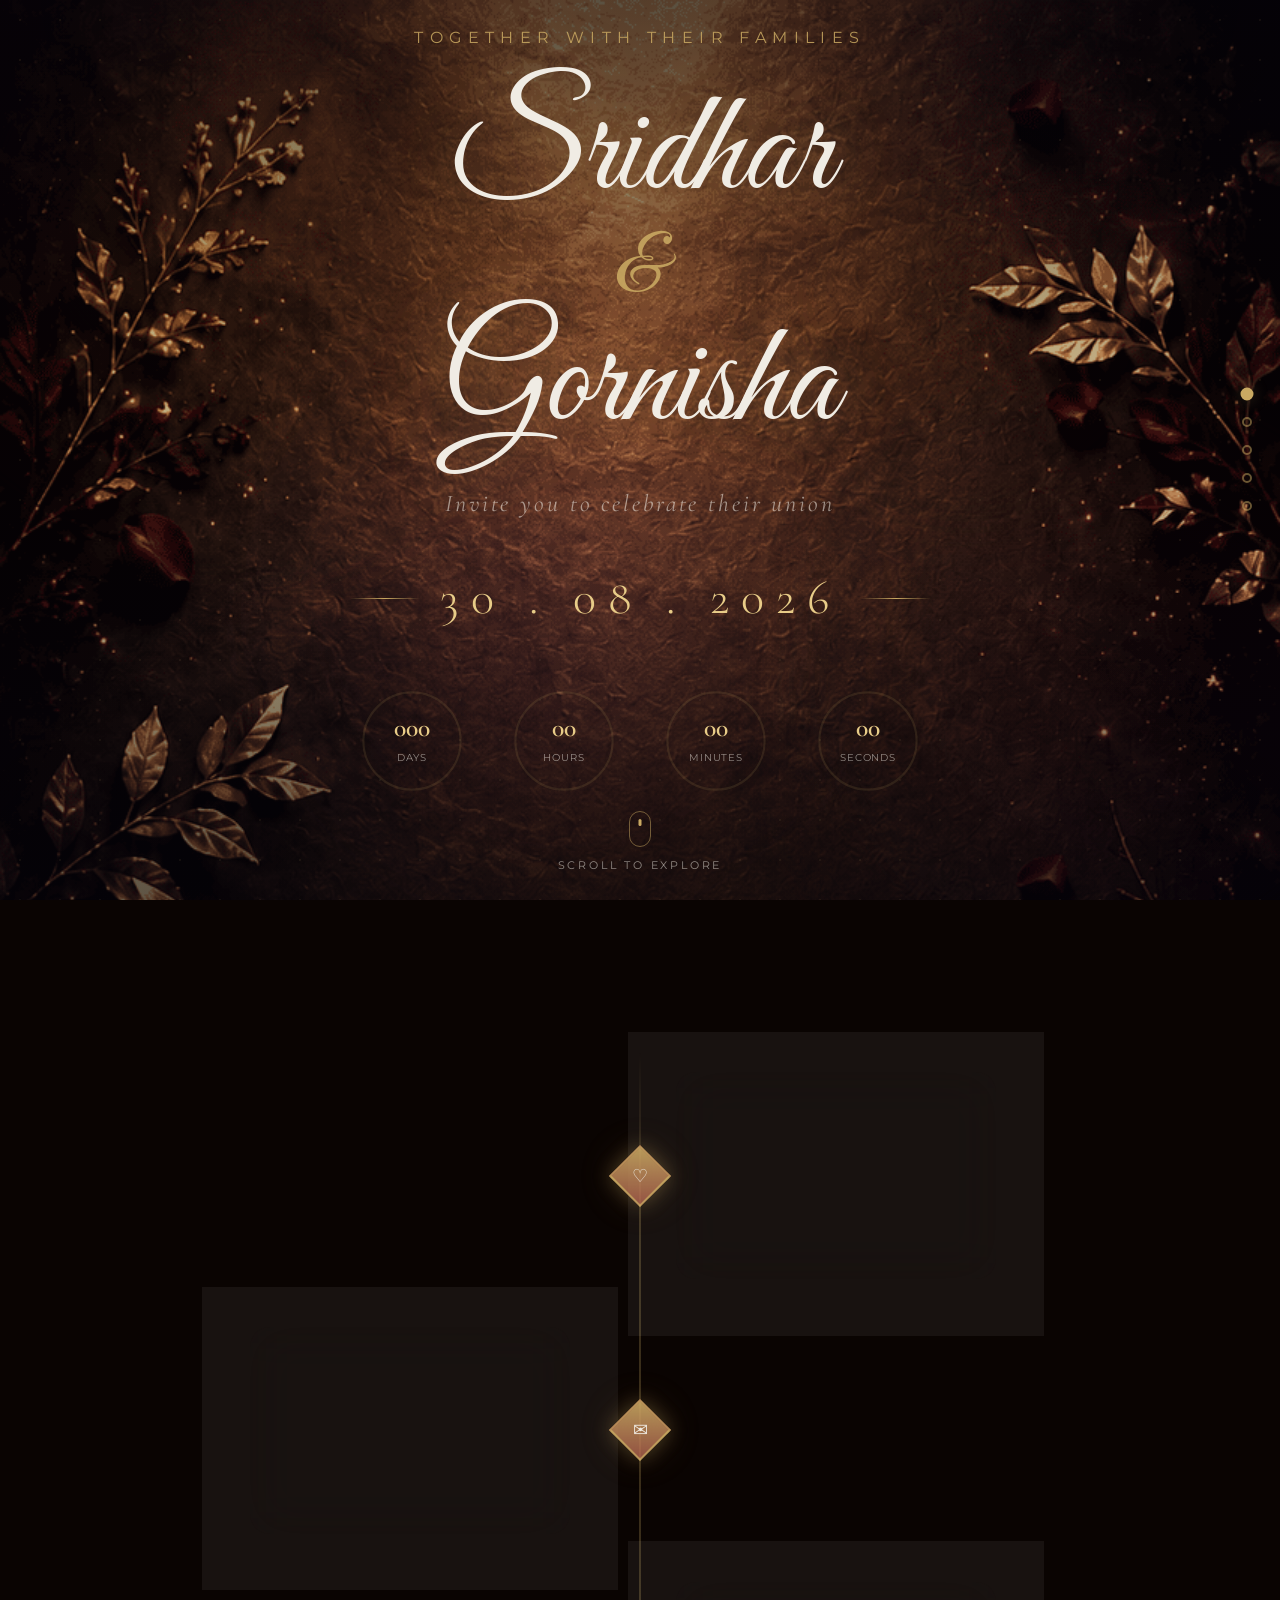
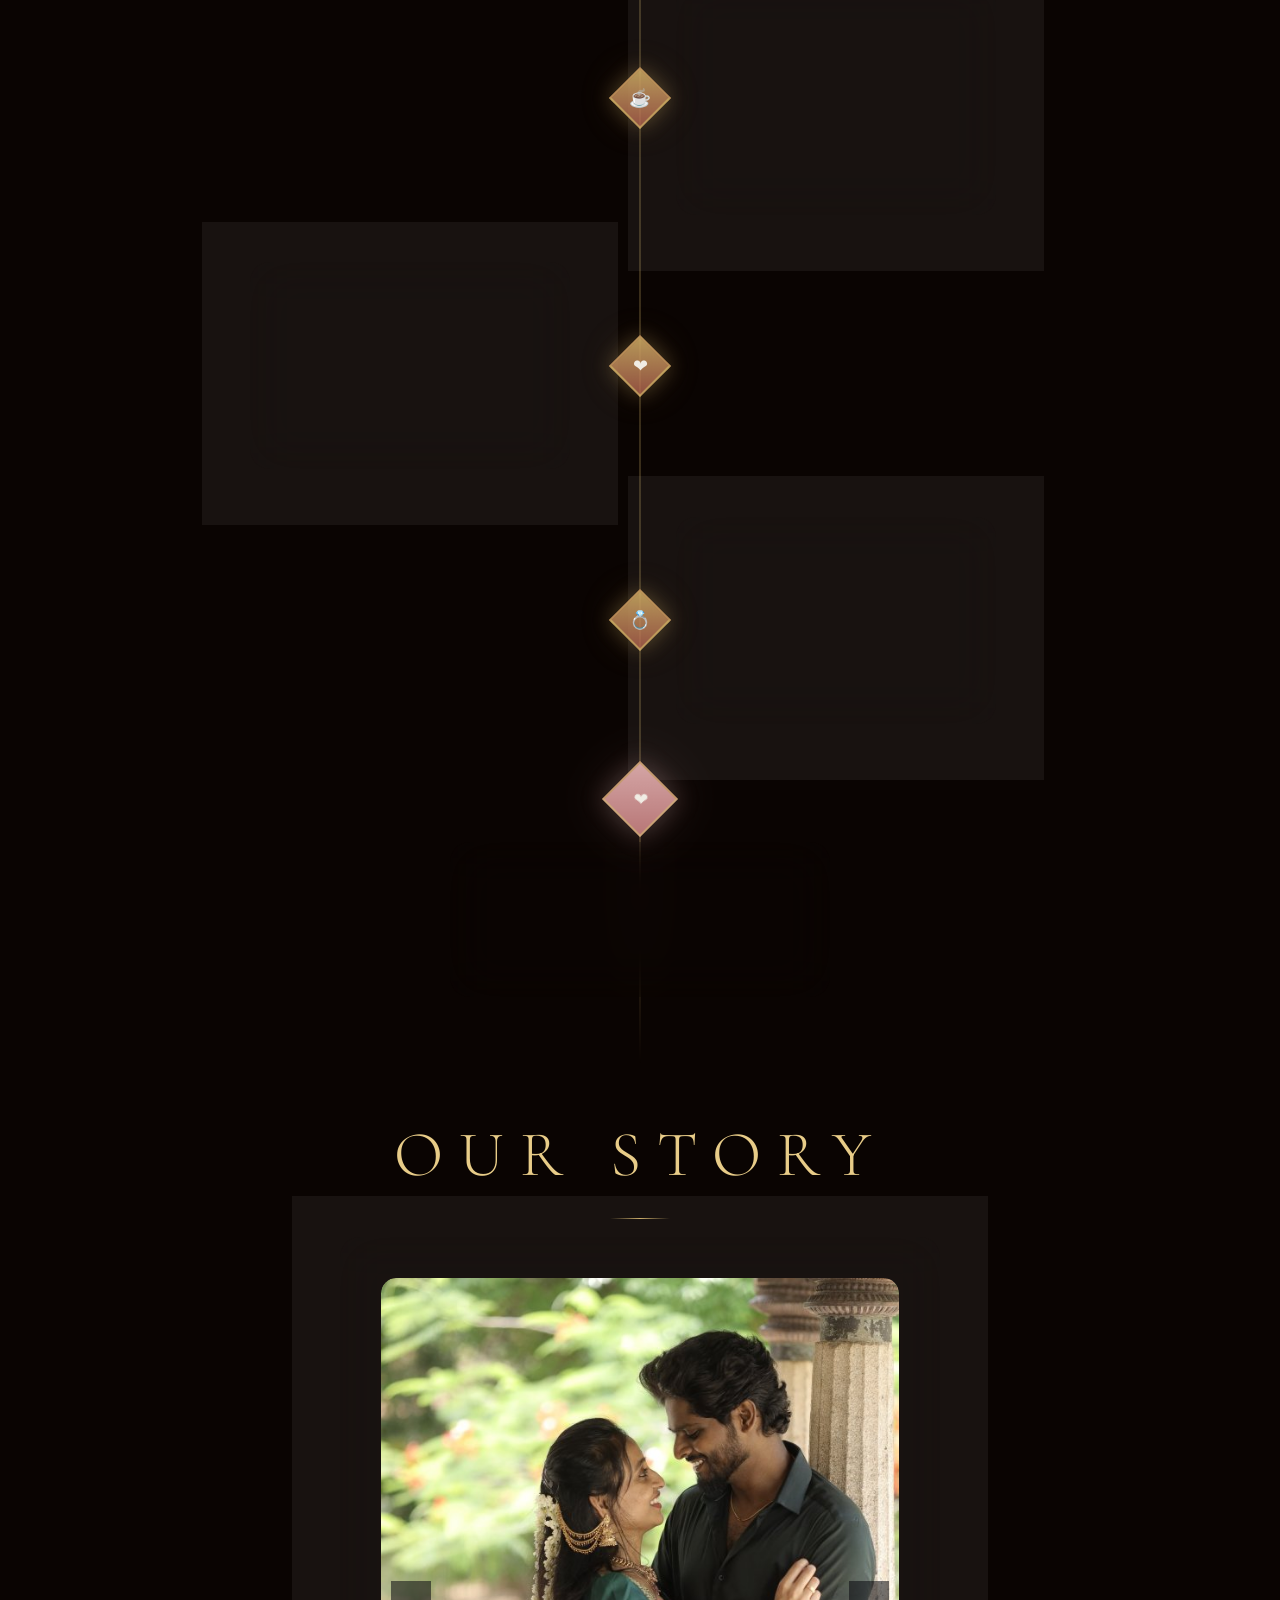
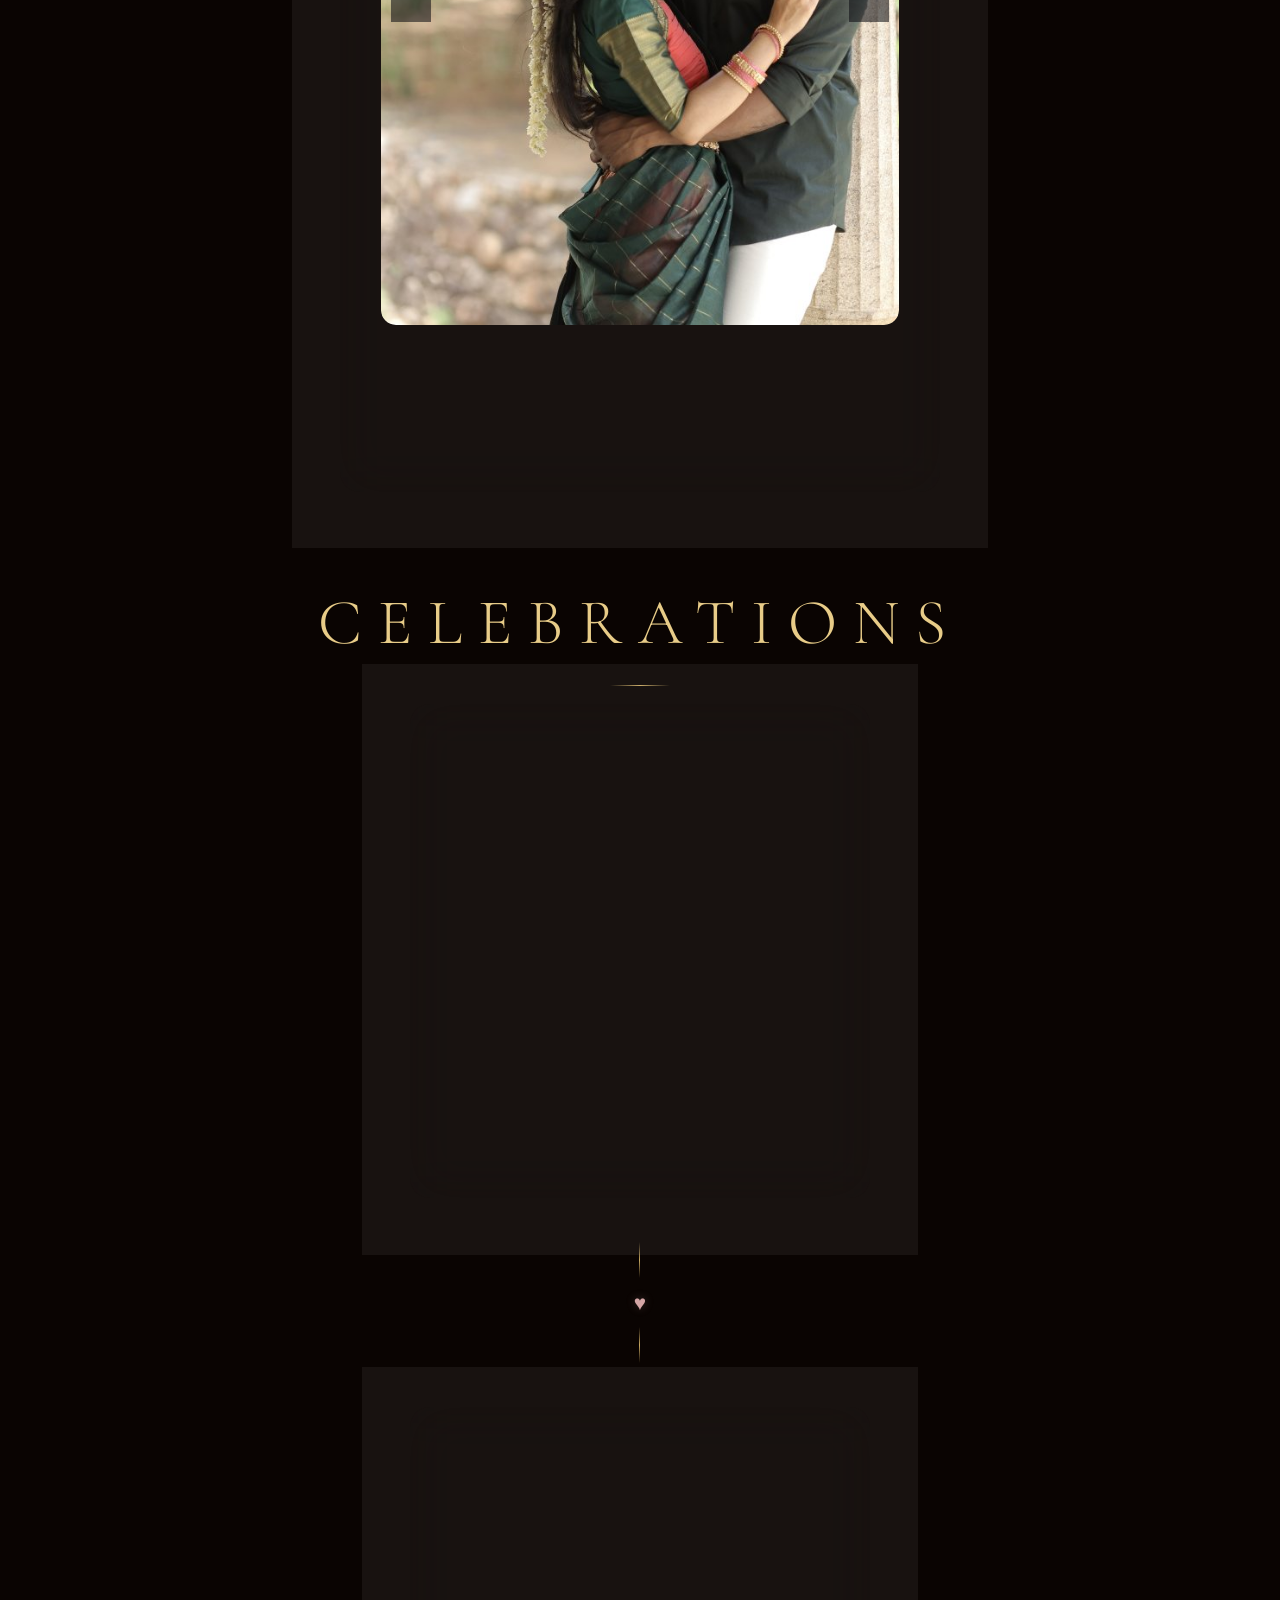
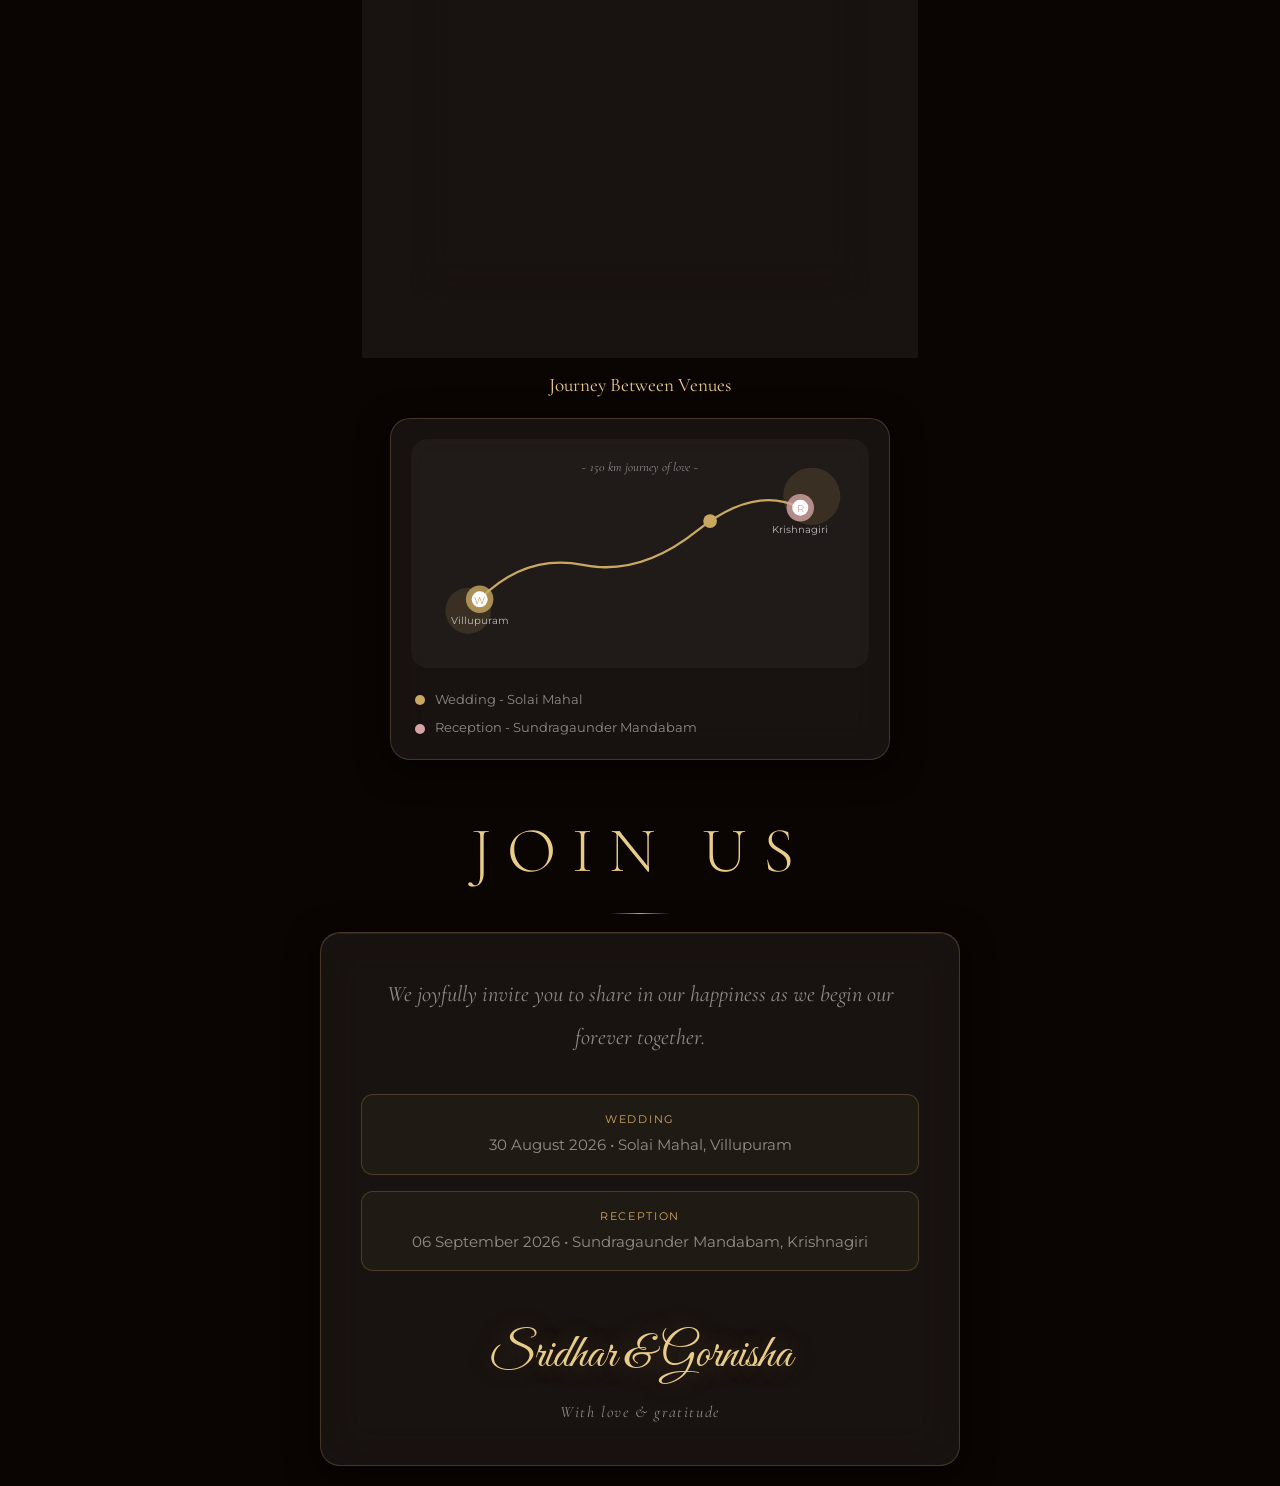
==== commit 1e166f16: "Update index.html" ====
--- a/index.html
+++ b/index.html
@@ -15,7 +15,7 @@
 
     <!-- Background -->
     <div class="bg-layer">
-        <img src="bg.PNG" class="bg-img" alt="">
+        <img src="bg.png" class="bg-img" alt="">
         <div class="bg-overlay"></div>
         <div class="grid-overlay"></div>
         <div class="orb orb-1"></div>
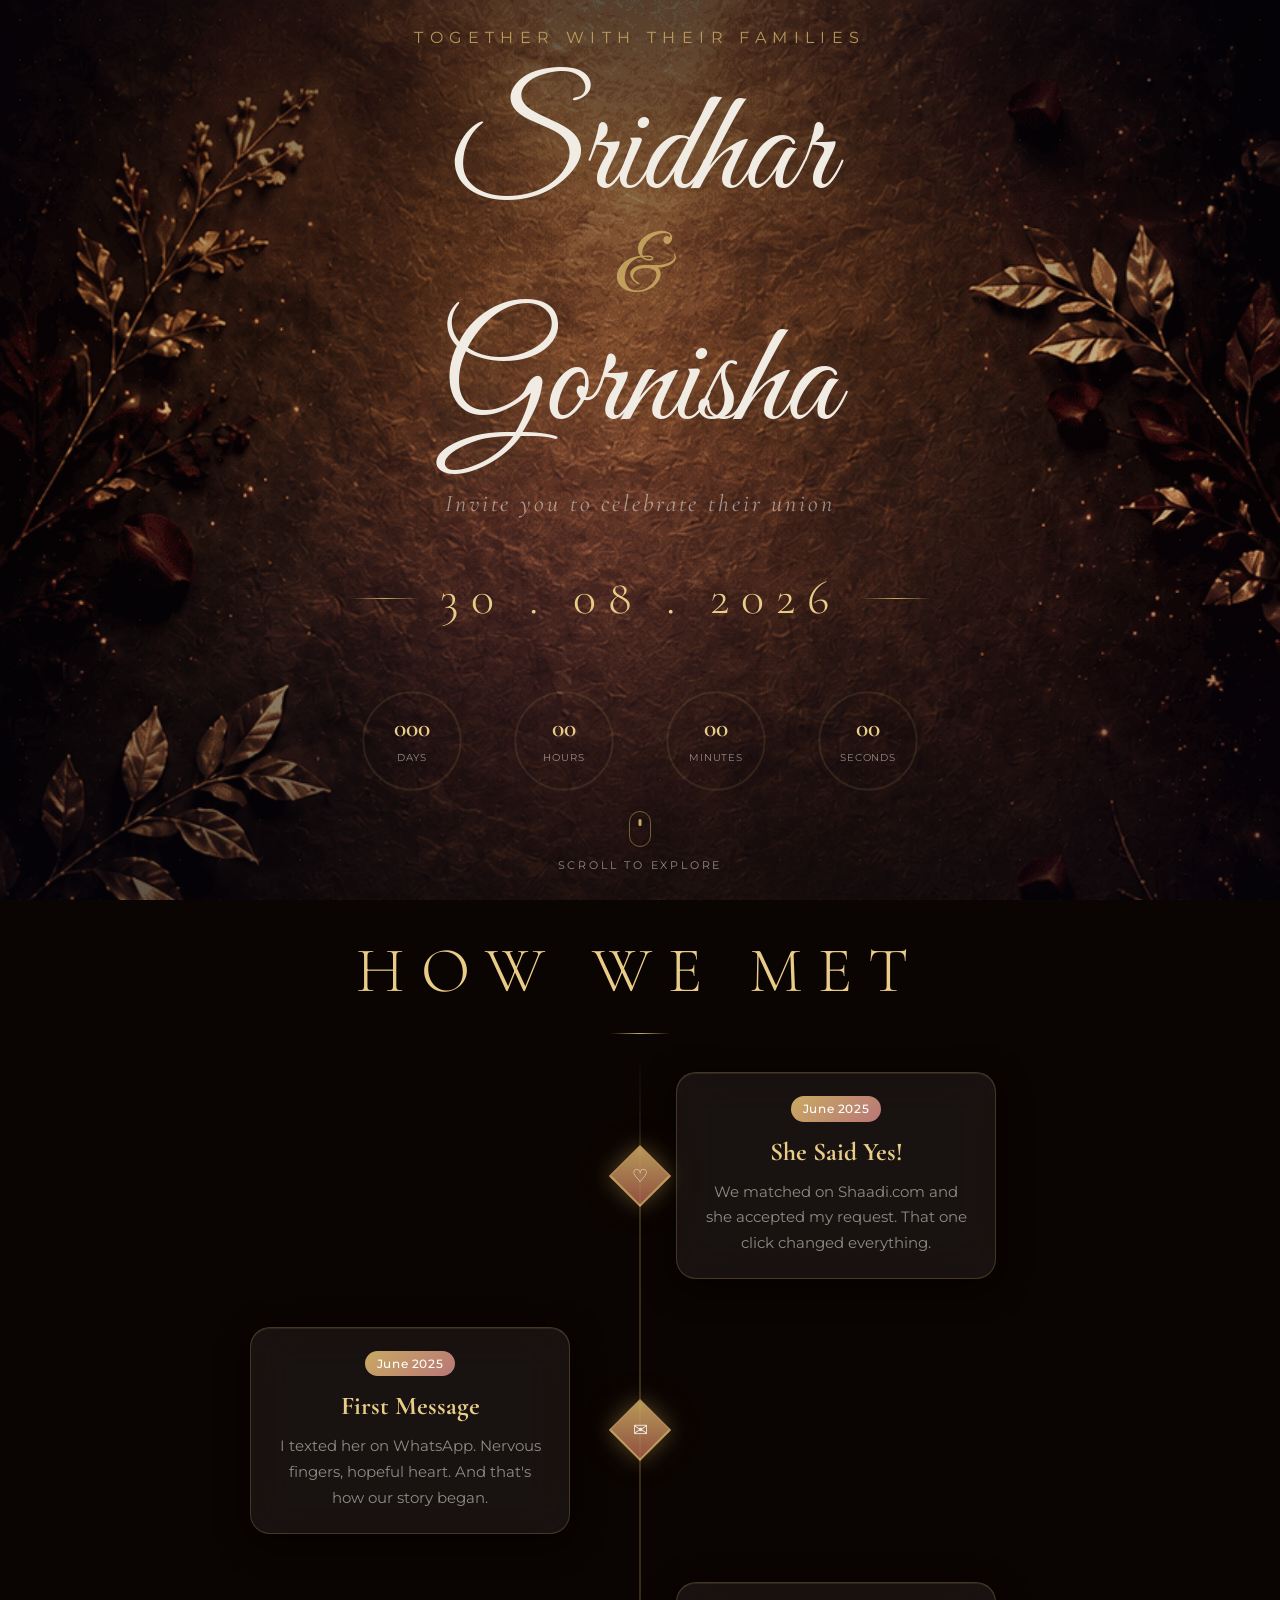
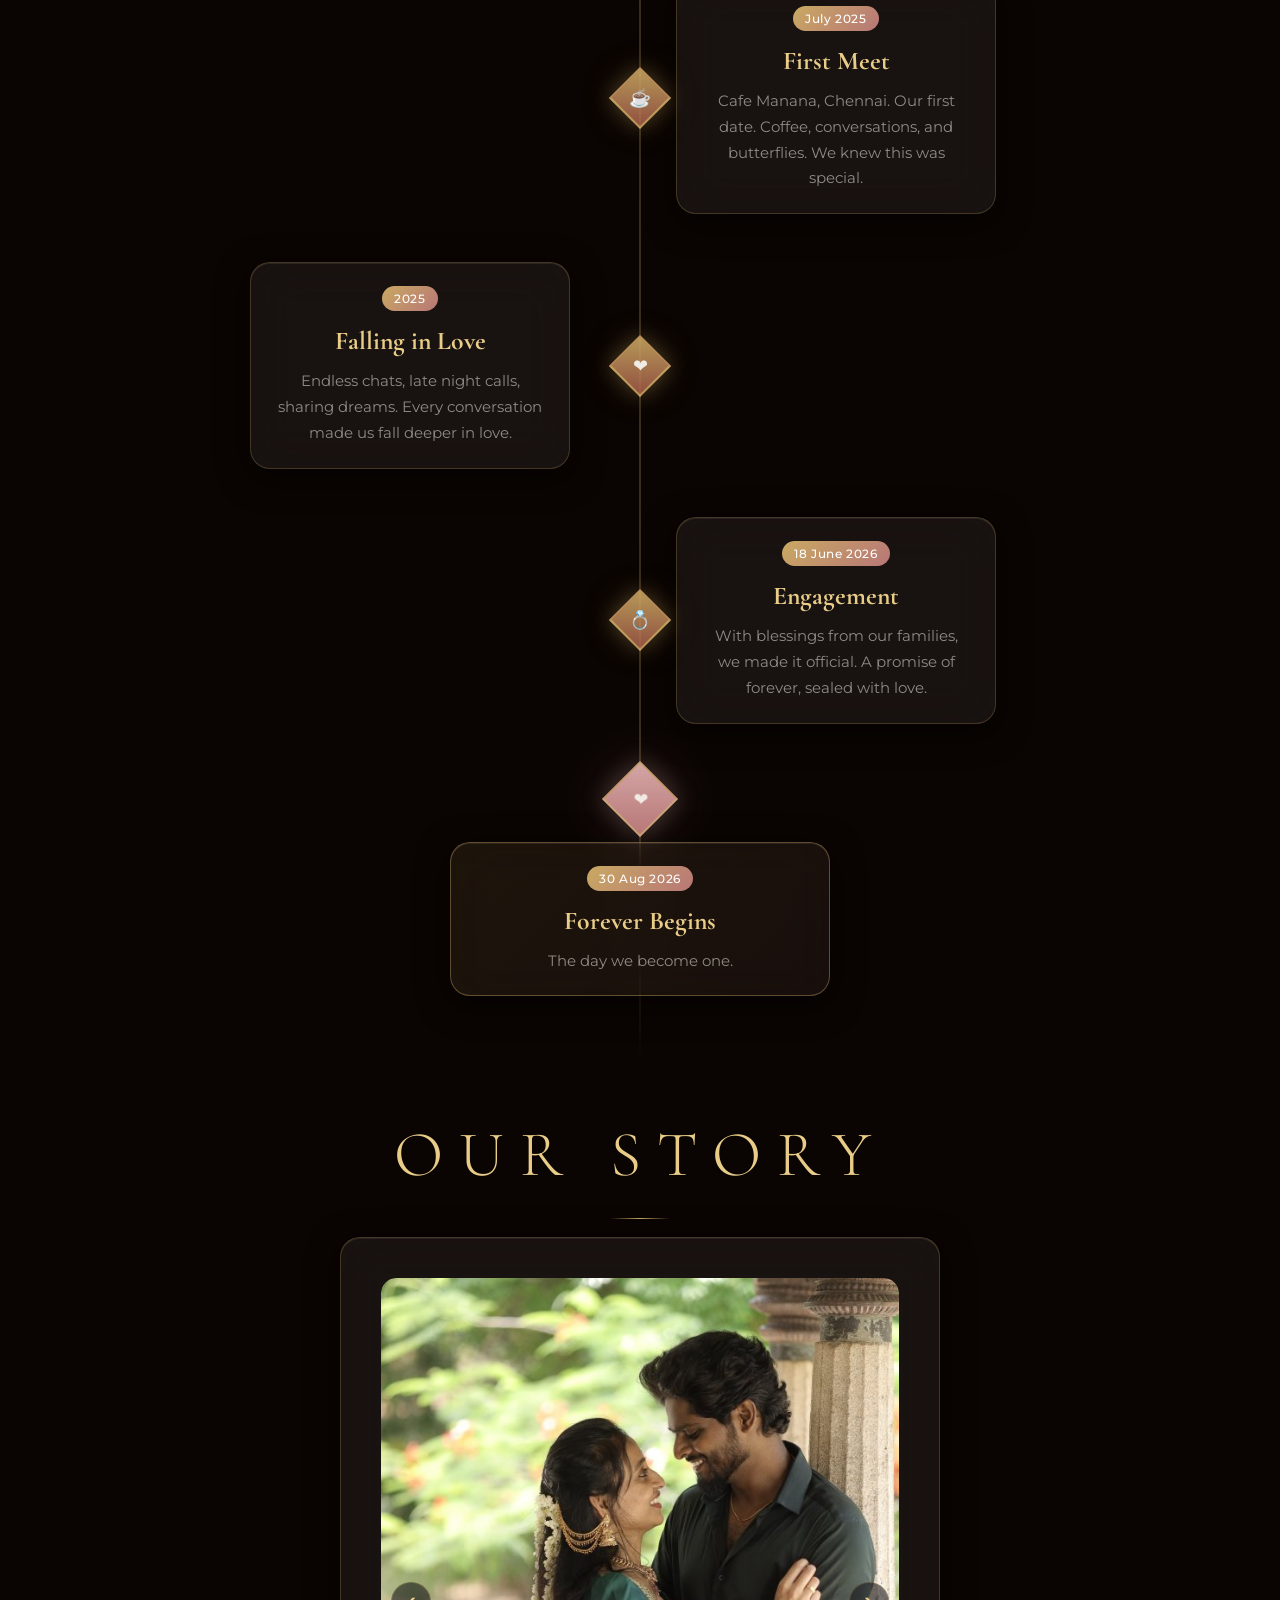
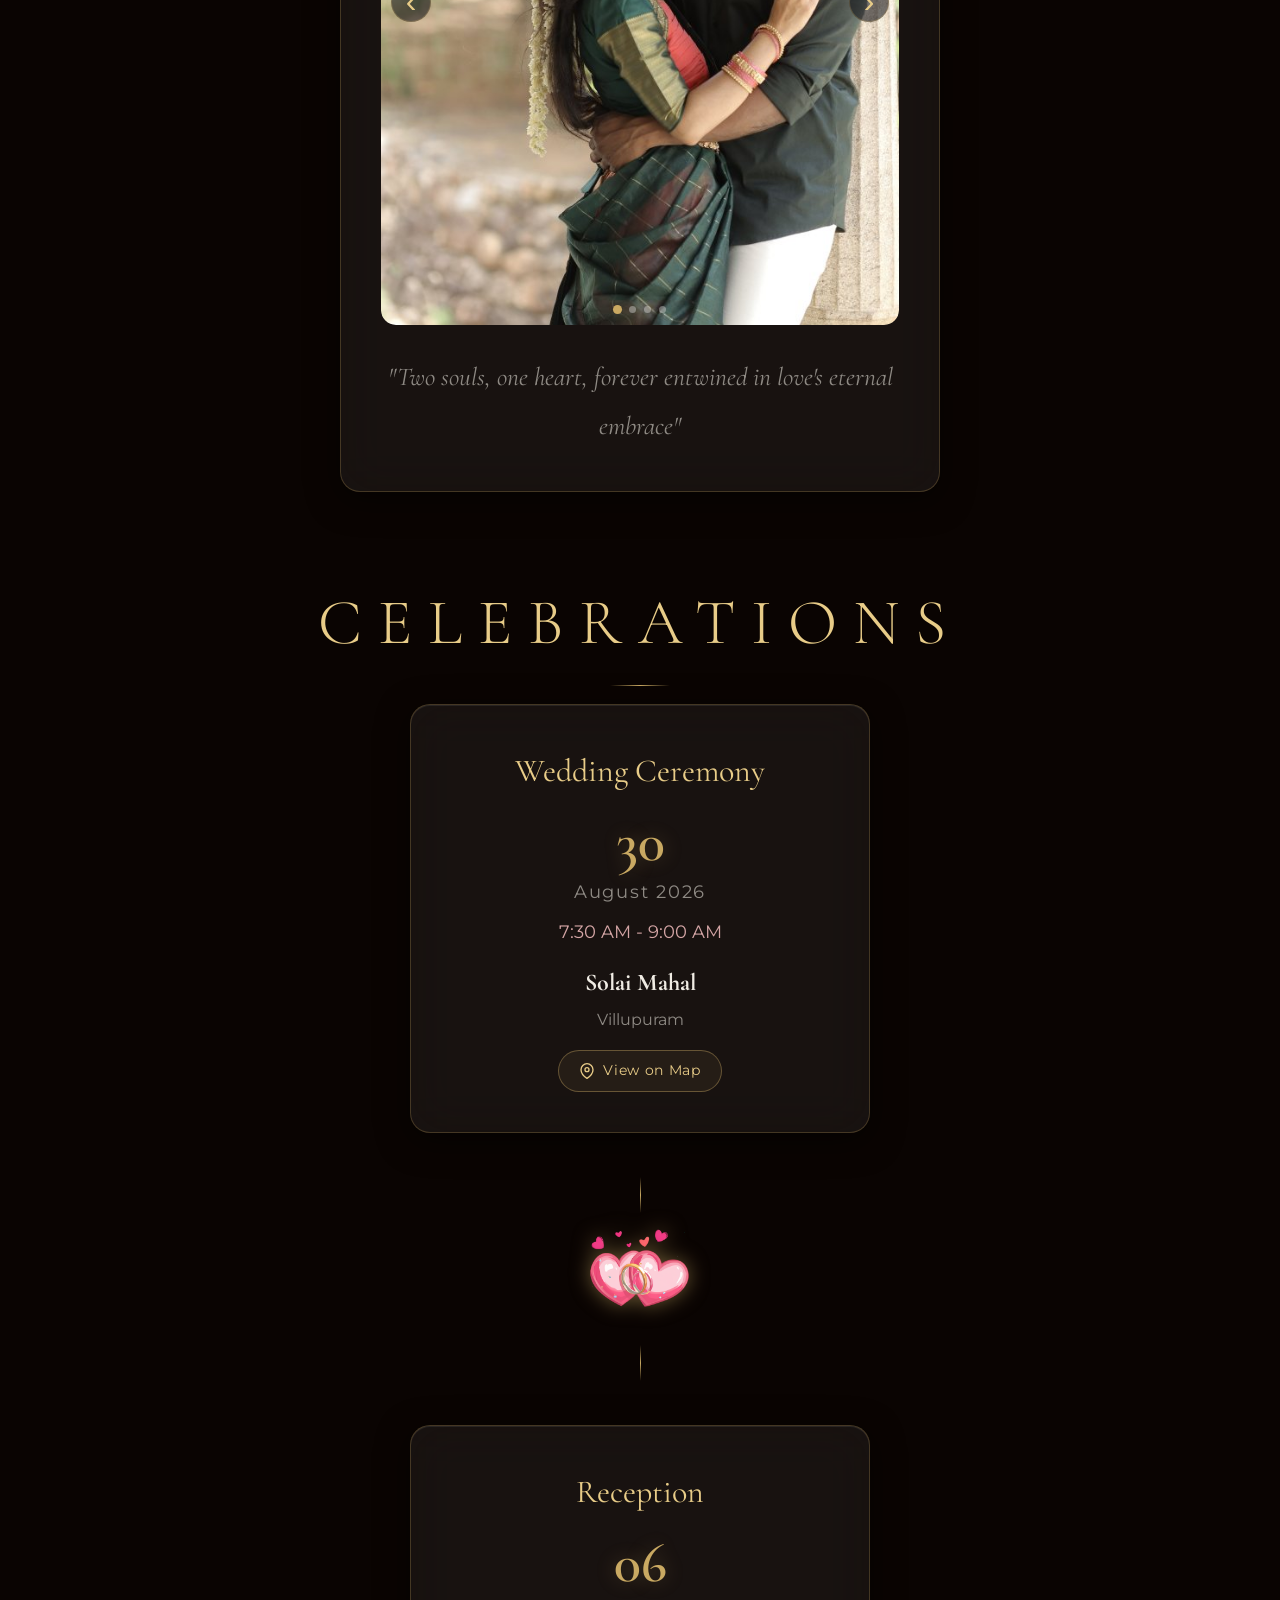
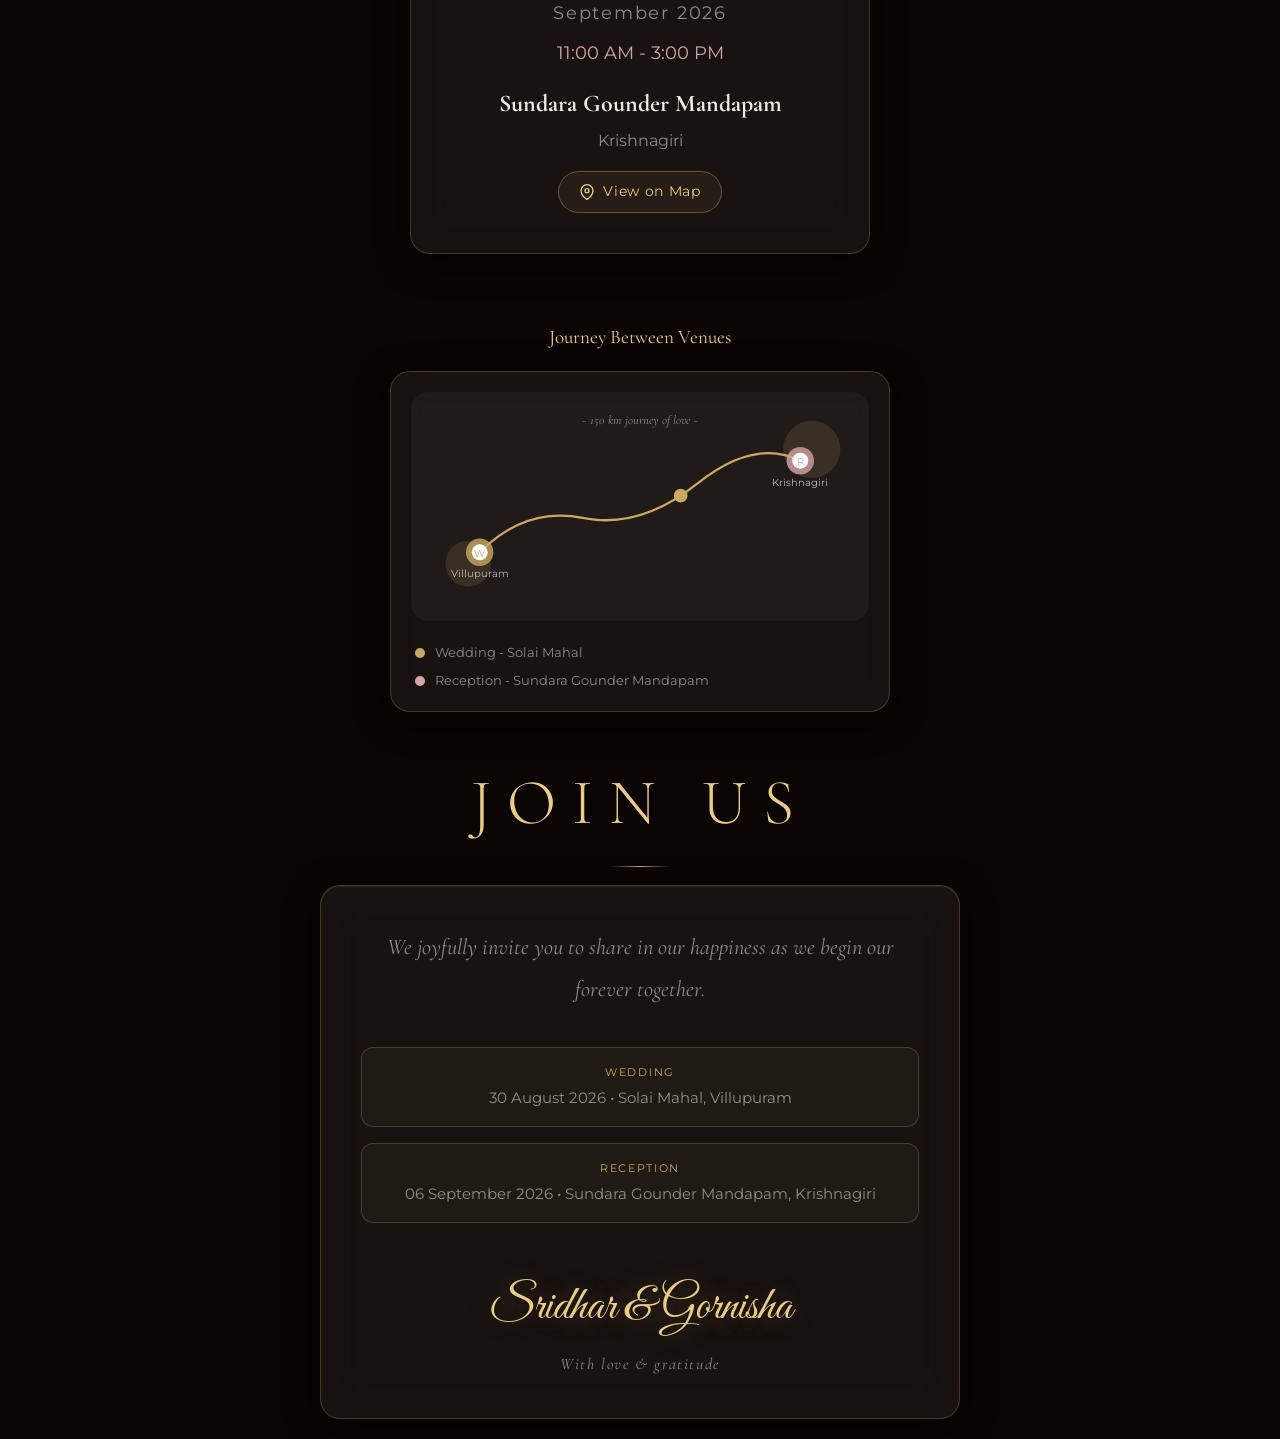
==== commit e33bb003: "Adding Changes" ====
--- a/index.html
+++ b/index.html
@@ -8,14 +8,15 @@
     <title>Sridhar &amp; Gornisha - Wedding Invitation</title>
     <link rel="preconnect" href="https://fonts.googleapis.com">
     <link rel="preconnect" href="https://fonts.gstatic.com" crossorigin>
-    <link href="https://fonts.googleapis.com/css2?family=Cormorant+Garamond:ital,wght@0,300;0,400;0,500;0,600;1,300;1,400&family=Montserrat:wght@300;400;500&family=Great+Vibes&display=swap" rel="stylesheet">
+    <link rel="preload" as="style" href="https://fonts.googleapis.com/css2?family=Cormorant+Garamond:ital,wght@0,300;0,400;0,500;0,600;1,300;1,400&family=Montserrat:wght@300;400;500&family=Great+Vibes&display=swap">
+    <link href="https://fonts.googleapis.com/css2?family=Cormorant+Garamond:ital,wght@0,300;0,400;0,500;0,600;1,300;1,400&family=Montserrat:wght@300;400;500&family=Great+Vibes&display=swap" rel="stylesheet" media="print" onload="this.media='all'">
     <link rel="stylesheet" href="styles.css">
 </head>
 <body>
 
     <!-- Background -->
     <div class="bg-layer">
-        <img src="bg.png" class="bg-img" alt="">
+        <img src="bg.png" class="bg-img" alt="" fetchpriority="high">
         <div class="bg-overlay"></div>
         <div class="grid-overlay"></div>
         <div class="orb orb-1"></div>
@@ -178,25 +179,27 @@
             <div class="events-timeline">
                 <div class="event-card reveal-slide-left">
                     <div class="glass-card">
-                        <div class="event-icon"><svg viewBox="0 0 24 24" fill="none" stroke="currentColor" stroke-width="1.5"><path d="M12 2C6.48 2 2 6.48 2 12s4.48 10 10 10 10-4.48 10-10S17.52 2 12 2zm-2 15l-5-5 1.41-1.41L10 14.17l7.59-7.59L19 8l-9 9z"/></svg></div>
                         <h3 class="event-title">Wedding Ceremony</h3>
-                        <div class="event-date"><span class="day">30</span><span class="month">August 2026</span></div>
+                        <div class="event-date"><span class="day">30</span><span class="month-year">August 2026</span></div>
                         <div class="event-time">7:30 AM - 9:00 AM</div>
                         <div class="event-venue"><h4>Solai Mahal</h4><p>Villupuram</p></div>
-                        <a href="https://maps.google.com/?q=Solai+Mahal+Villupuram" target="_blank" class="map-link">
+                        <a href="https://maps.app.goo.gl/bm7io4nBBoyPiJgx6" target="_blank" rel="noopener" class="map-link">
                             <svg viewBox="0 0 24 24" fill="none" stroke="currentColor" stroke-width="2"><path d="M21 10c0 7-9 13-9 13s-9-6-9-13a9 9 0 0 1 18 0z"/><circle cx="12" cy="10" r="3"/></svg>View on Map
                         </a>
                     </div>
                 </div>
-                <div class="timeline-connector reveal-fade"><div class="connector-line"></div><div class="connector-heart">&#9829;</div><div class="connector-line"></div></div>
+                <div class="timeline-connector reveal-fade">
+                    <div class="connector-line"></div>
+                    <img src="reception-icon.png" alt="" class="connector-icon">
+                    <div class="connector-line"></div>
+                </div>
                 <div class="event-card reveal-slide-right">
                     <div class="glass-card">
-                        <div class="event-icon"><svg viewBox="0 0 24 24" fill="none" stroke="currentColor" stroke-width="1.5"><path d="M8 21h8m-4-4v4m-4.5-9.5L12 7l4.5 4.5M5 21h14a2 2 0 002-2v-7a2 2 0 00-2-2H5a2 2 0 00-2 2v7a2 2 0 002 2z"/></svg></div>
                         <h3 class="event-title">Reception</h3>
-                        <div class="event-date"><span class="day">06</span><span class="month">September 2026</span></div>
+                        <div class="event-date"><span class="day">06</span><span class="month-year">September 2026</span></div>
                         <div class="event-time">11:00 AM - 3:00 PM</div>
-                        <div class="event-venue"><h4>Sundragaunder Mandabam</h4><p>Krishnagiri</p></div>
-                        <a href="https://maps.google.com/?q=Sundragaunder+Mandabam+Krishnagiri" target="_blank" class="map-link">
+                        <div class="event-venue"><h4>Sundara Gounder Mandapam</h4><p>Krishnagiri</p></div>
+                        <a href="https://maps.app.goo.gl/gaq5hRavaaTYw9vY9" target="_blank" rel="noopener" class="map-link">
                             <svg viewBox="0 0 24 24" fill="none" stroke="currentColor" stroke-width="2"><path d="M21 10c0 7-9 13-9 13s-9-6-9-13a9 9 0 0 1 18 0z"/><circle cx="12" cy="10" r="3"/></svg>View on Map
                         </a>
                     </div>
@@ -229,7 +232,7 @@
                         </svg>
                         <div class="route-legend">
                             <div class="legend-item"><span class="legend-dot wedding"></span><span>Wedding - Solai Mahal</span></div>
-                            <div class="legend-item"><span class="legend-dot reception"></span><span>Reception - Sundragaunder Mandabam</span></div>
+                            <div class="legend-item"><span class="legend-dot reception"></span><span>Reception - Sundara Gounder Mandapam</span></div>
                         </div>
                     </div>
                 </div>
@@ -247,7 +250,7 @@
                     <p class="rsvp-message">We joyfully invite you to share in our happiness as we begin our forever together.</p>
                     <div class="rsvp-details">
                         <div class="rsvp-detail"><span class="rsvp-label">Wedding</span><span class="rsvp-value">30 August 2026 &bull; Solai Mahal, Villupuram</span></div>
-                        <div class="rsvp-detail"><span class="rsvp-label">Reception</span><span class="rsvp-value">06 September 2026 &bull; Sundragaunder Mandabam, Krishnagiri</span></div>
+                        <div class="rsvp-detail"><span class="rsvp-label">Reception</span><span class="rsvp-value">06 September 2026 &bull; Sundara Gounder Mandapam, Krishnagiri</span></div>
                     </div>
                     <div class="rsvp-closing">
                         <p class="closing-names">Sridhar &amp; Gornisha</p>
--- a/styles.css
+++ b/styles.css
@@ -16,16 +16,17 @@
     --glow-rose:    rgba(212,165,165,0.25);
 }
 
-html { scroll-behavior: smooth; height: 100%; background: #f9bb78; }
-
 body {
     font-family: 'Montserrat', sans-serif;
     color: var(--text);
     background: #0a0402;
     overflow-x: hidden;
+    overflow-y: auto;
     line-height: 1.6;
     min-height: 100%;
 }
+
+html { scroll-behavior: smooth; height: 100%; background: #f9bb78; overflow-x: hidden; }
 
 /* ── BACKGROUND ── */
 .bg-layer {
@@ -65,7 +66,7 @@
 @keyframes orb4Move { 0%,100% { transform: translate(0,0) scale(1); } 50% { transform: translate(-5vw,7vh) scale(1.1); } }
 
 /* ── SIDE NAV ── */
-.side-nav { position: fixed; right: 28px; top: 50%; transform: translateY(-50%); z-index: 200; display: flex; flex-direction: column; gap: 18px; }
+.side-nav { display: none; }
 .nav-dot { width: 10px; height: 10px; border: 2px solid rgba(201,169,98,0.5); border-radius: 50%; background: transparent; cursor: pointer; transition: all 0.3s ease; position: relative; display: block; }
 .nav-dot:hover, .nav-dot.active { background: var(--gold); border-color: var(--gold); box-shadow: 0 0 12px var(--glow-gold); transform: scale(1.3); }
 .nav-label { position: absolute; right: 22px; top: 50%; transform: translateY(-50%); background: rgba(15,15,26,0.9); backdrop-filter: blur(10px); border: 1px solid var(--glass-border); padding: 4px 12px; border-radius: 4px; font-size: 11px; white-space: nowrap; opacity: 0; pointer-events: none; transition: all 0.3s ease; color: var(--text); letter-spacing: 0.08em; }
@@ -141,6 +142,10 @@
 .wedding-date { display: flex; align-items: center; justify-content: center; gap: 20px; margin-bottom: 50px; }
 .wedding-date span { font-family: 'Cormorant Garamond', serif; font-size: clamp(1.8rem,4.5vw,3rem); font-weight: 300; color: var(--gold-light); letter-spacing: 0.25em; white-space: nowrap; }
 .date-ornament { width: 70px; height: 1px; background: linear-gradient(90deg, transparent, var(--gold), transparent); }
+
+.event-hero-detail { margin-bottom: 30px; }
+.event-hero-time { font-family: 'Cormorant Garamond', serif; font-size: clamp(1rem,2.5vw,1.3rem); color: var(--rose); letter-spacing: 0.1em; margin-bottom: 6px; }
+.event-hero-venue { font-family: 'Cormorant Garamond', serif; font-size: clamp(0.9rem,2vw,1.1rem); color: var(--text-muted); font-style: italic; letter-spacing: 0.08em; }
 
 /* ── RING COUNTDOWN ── */
 .countdown-container { display: flex; justify-content: center; gap: clamp(16px,4vw,44px); margin-bottom: 16px; }
@@ -201,11 +206,13 @@
 .events-timeline { display: flex; flex-direction: column; gap: 28px; align-items: center; }
 .event-card { width: 100%; max-width: 460px; }
 .event-card .glass-card { text-align: center; }
-.event-icon { width: 55px; height: 55px; margin: 0 auto 18px; color: var(--gold); }
+.event-icon { width: 100%; margin: 0 auto 18px; display: flex; align-items: center; justify-content: center; }
+.event-icon-img { width: 160px; height: auto; object-fit: contain; filter: drop-shadow(0 0 8px rgba(201,169,98,0.4)); }
+.event-icon-img.invert { filter: invert(1) sepia(1) saturate(2) hue-rotate(5deg) drop-shadow(0 0 8px rgba(201,169,98,0.4)); }
 .event-title { font-family: 'Cormorant Garamond', serif; font-size: 2rem; font-weight: 400; color: var(--gold-light); margin-bottom: 18px; }
 .event-date { display: flex; flex-direction: column; align-items: center; margin-bottom: 12px; }
-.event-date .day { font-family: 'Cormorant Garamond', serif; font-size: 3.5rem; font-weight: 600; color: var(--gold); line-height: 1; text-shadow: 0 0 20px var(--glow-gold); }
-.event-date .month { font-size: 1.1rem; color: var(--text-muted); letter-spacing: 0.1em; }
+.event-date .day { font-family: 'Cormorant Garamond', serif; font-size: 3.5rem; font-weight: 600; color: var(--gold); line-height: 1; text-shadow: 0 0 20px var(--glow-gold); margin-bottom: 8px; }
+.event-date .month-year { font-size: 1.1rem; color: var(--text-muted); letter-spacing: 0.1em; }
 .event-time { font-size: 1.1rem; color: var(--rose); margin-bottom: 18px; }
 .event-venue h4 { font-family: 'Cormorant Garamond', serif; font-size: 1.5rem; color: var(--text); margin-bottom: 4px; }
 .event-venue p  { color: var(--text-muted); font-size: 1rem; }
@@ -214,7 +221,7 @@
 .map-link svg { width: 16px; height: 16px; }
 .timeline-connector { display: flex; flex-direction: column; align-items: center; gap: 8px; padding: 16px 0; }
 .connector-line { width: 1px; height: 36px; background: linear-gradient(to bottom, transparent, var(--gold), transparent); }
-.connector-heart { color: var(--rose); font-size: 1.3rem; text-shadow: 0 0 10px var(--glow-rose); }
+.connector-icon { width: 120px; height: auto; object-fit: contain; filter: drop-shadow(0 0 10px rgba(201,169,98,0.5)); }
 
 /* ── ROUTE MAP ── */
 .route-map-section { margin-top: 40px; width: 100%; max-width: 500px; }
@@ -230,9 +237,9 @@
 .legend-dot.reception { background: var(--rose); }
 
 /* ── CAROUSEL ── */
-.carousel { position: relative; border-radius: 15px; overflow: hidden; margin-bottom: 28px; touch-action: pan-y; }
-.carousel-track { display: flex; transition: transform 0.4s cubic-bezier(0.25,1,0.5,1); will-change: transform; }
-.carousel-slide { min-width: 100%; position: relative; }
+.carousel { position: relative; border-radius: 15px; overflow: hidden; margin-bottom: 28px; touch-action: pan-y; width: 100%; }
+.carousel-track { display: flex; transition: transform 0.4s cubic-bezier(0.25,1,0.5,1); will-change: transform; width: 100%; }
+.carousel-slide { min-width: 100%; max-width: 100%; position: relative; overflow: hidden; }
 .carousel-slide img { width: 100%; height: auto; display: block; border-radius: 15px; object-fit: cover; }
 .carousel-btn { position: absolute; top: 50%; transform: translateY(-50%); background: rgba(10,10,15,0.55); border: 1px solid var(--glass-border); color: var(--gold-light); font-size: 2rem; width: 40px; height: 40px; border-radius: 50%; cursor: pointer; display: flex; align-items: center; justify-content: center; transition: background 0.2s; z-index: 10; line-height: 1; padding-bottom: 2px; }
 .carousel-btn:hover { background: rgba(201,169,98,0.25); }
@@ -241,6 +248,10 @@
 .carousel-dots { position: absolute; bottom: 12px; left: 50%; transform: translateX(-50%); display: flex; gap: 8px; }
 .cdot { width: 7px; height: 7px; border-radius: 50%; background: rgba(255,255,255,0.35); transition: background 0.3s, transform 0.3s; }
 .cdot.active { background: var(--gold); transform: scale(1.3); }
+
+.map-link-small { display: inline-flex; align-items: center; gap: 6px; margin-top: 10px; padding: 6px 14px; background: rgba(201,169,98,0.08); border: 1px solid rgba(201,169,98,0.4); border-radius: 25px; color: var(--gold-light); text-decoration: none; font-size: 0.8rem; transition: all 0.3s ease; }
+.map-link-small:hover { background: var(--gold); color: var(--bg); }
+.map-link-small svg { width: 13px; height: 13px; }
 
 /* ── RSVP ── */
 .rsvp-content { max-width: 640px; margin: 0 auto; }
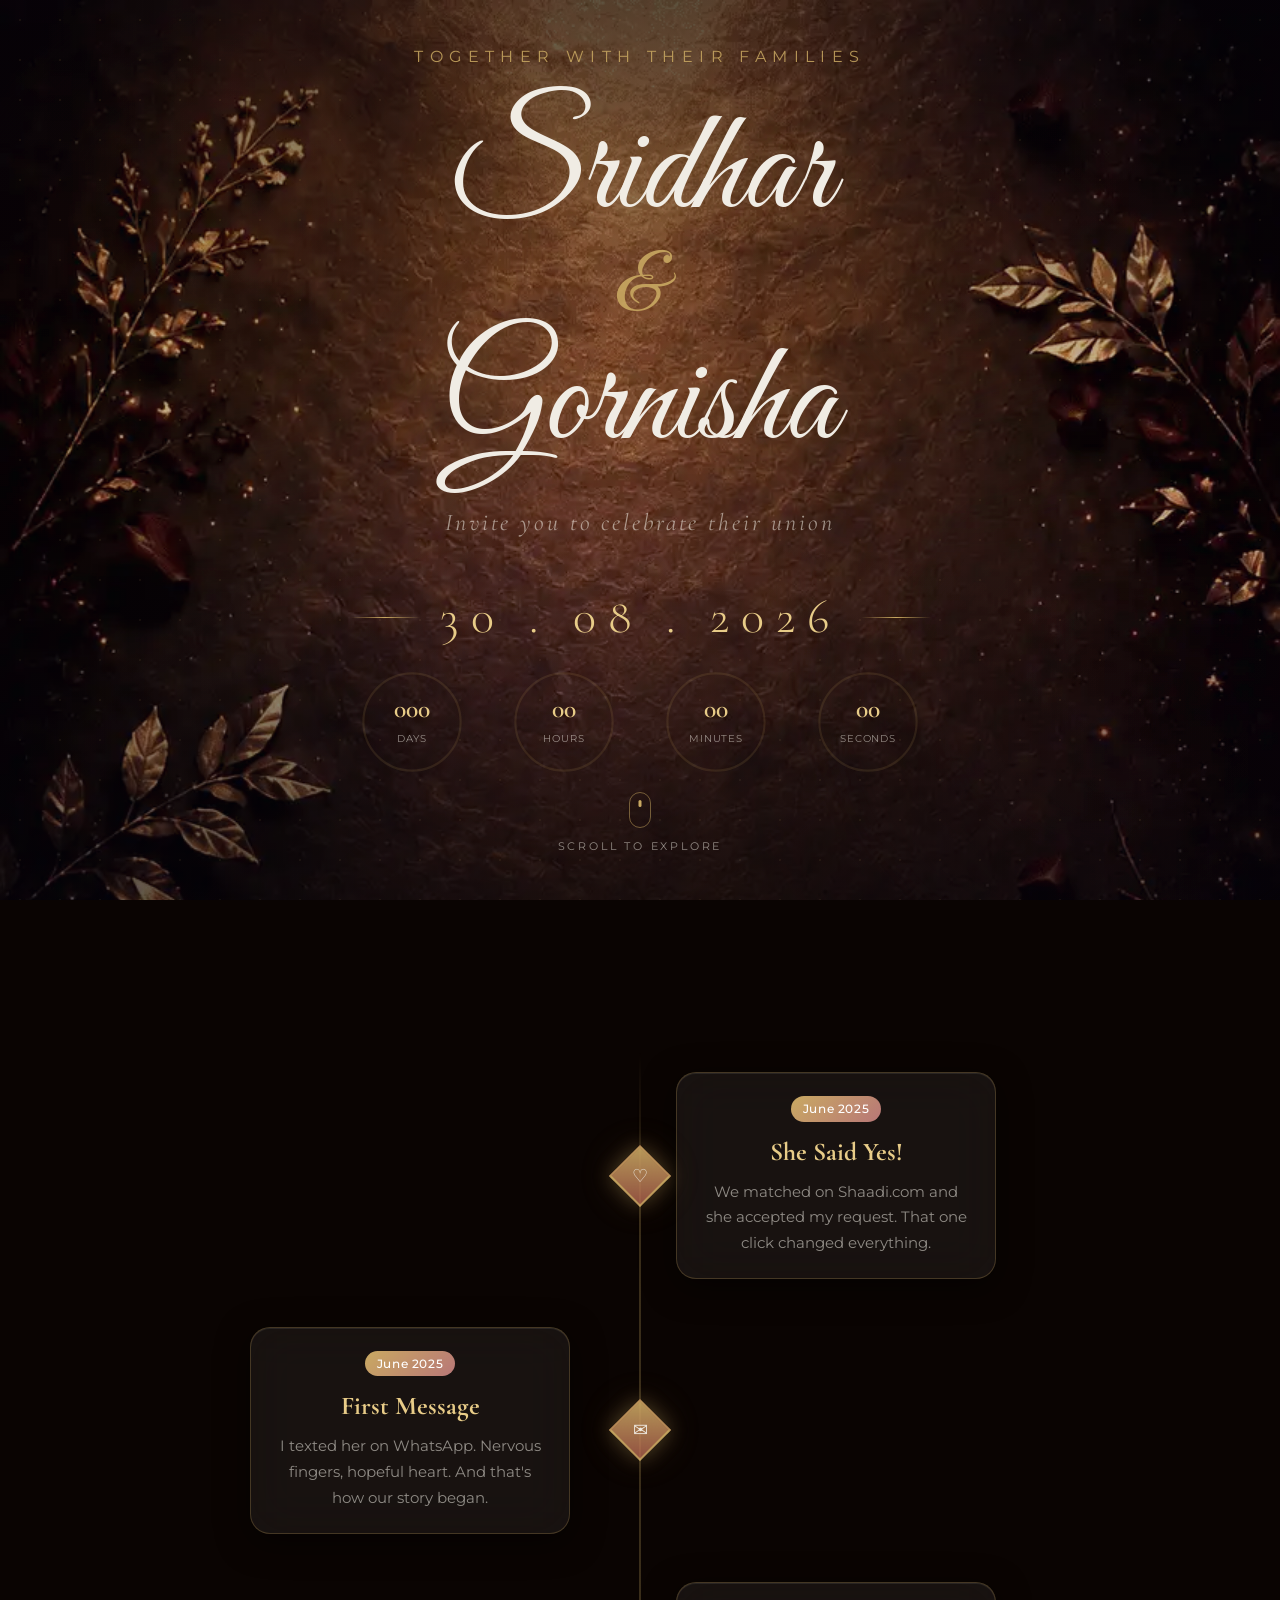
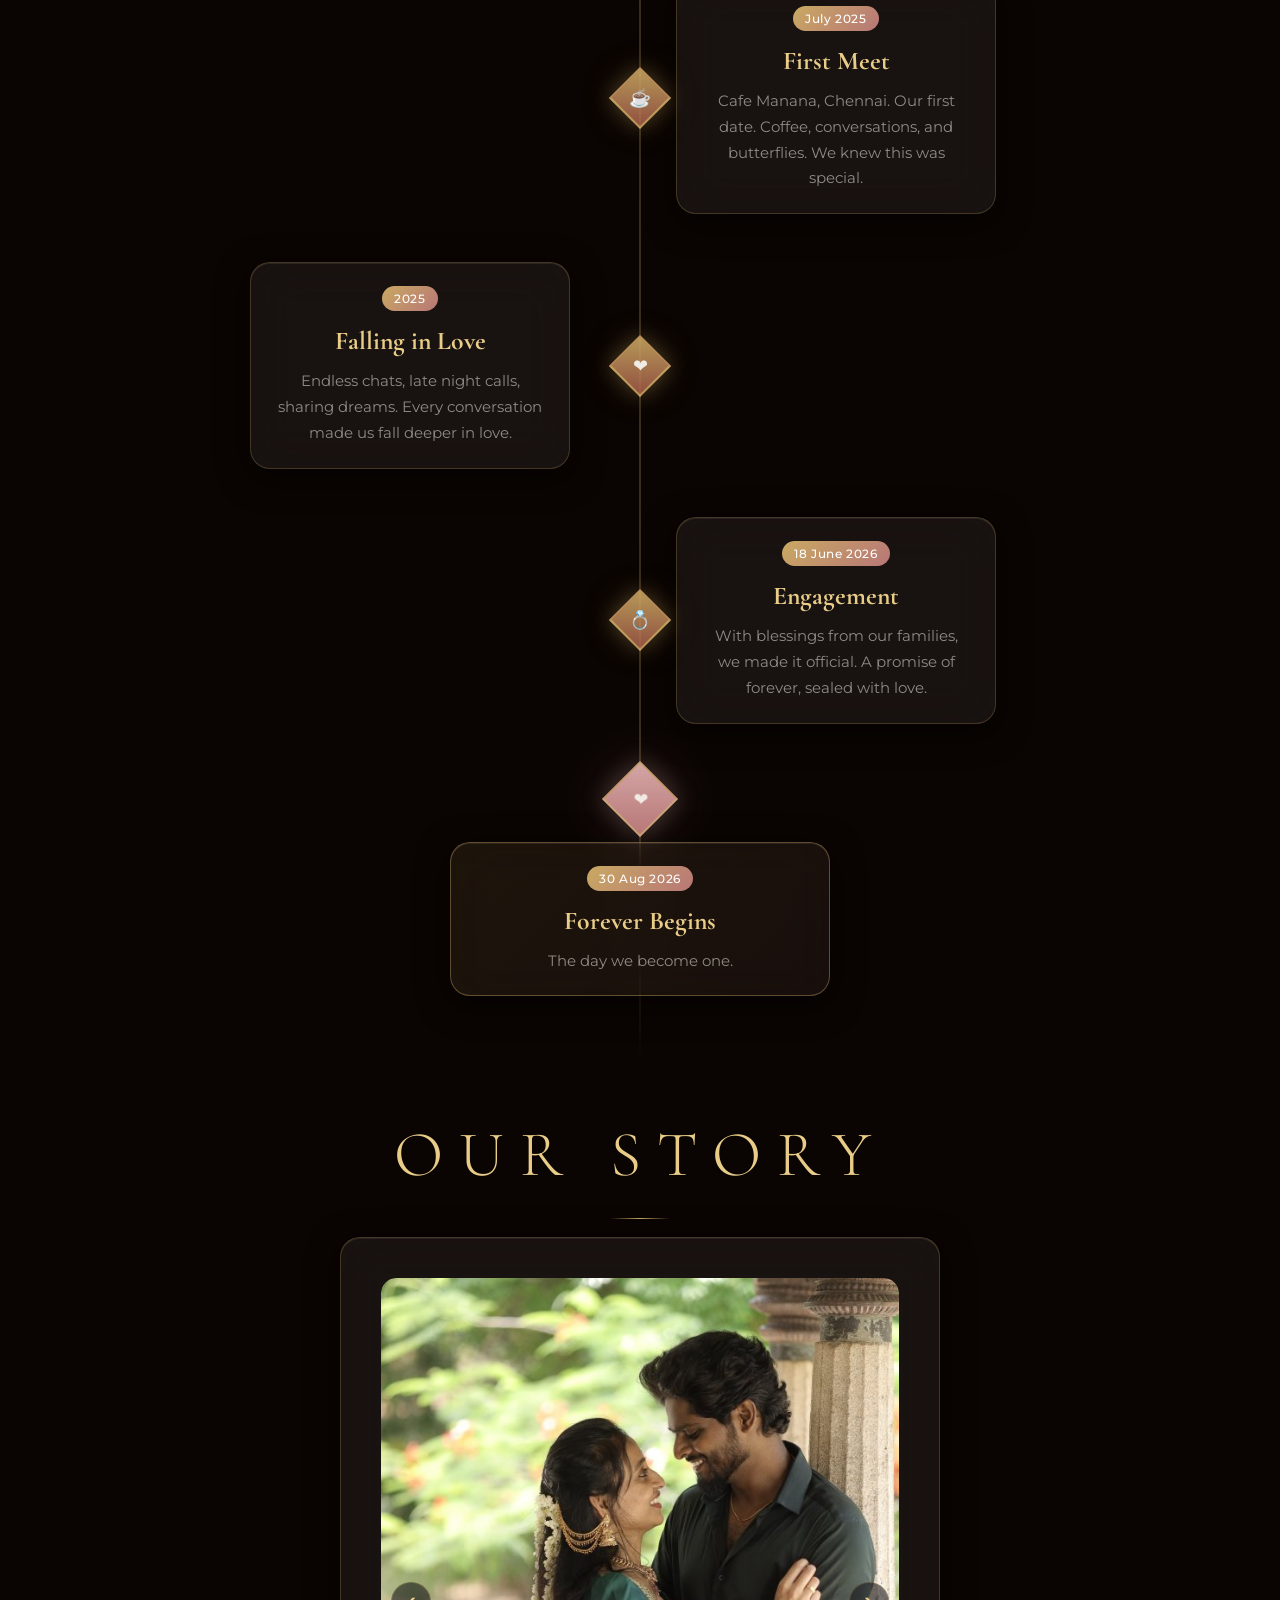
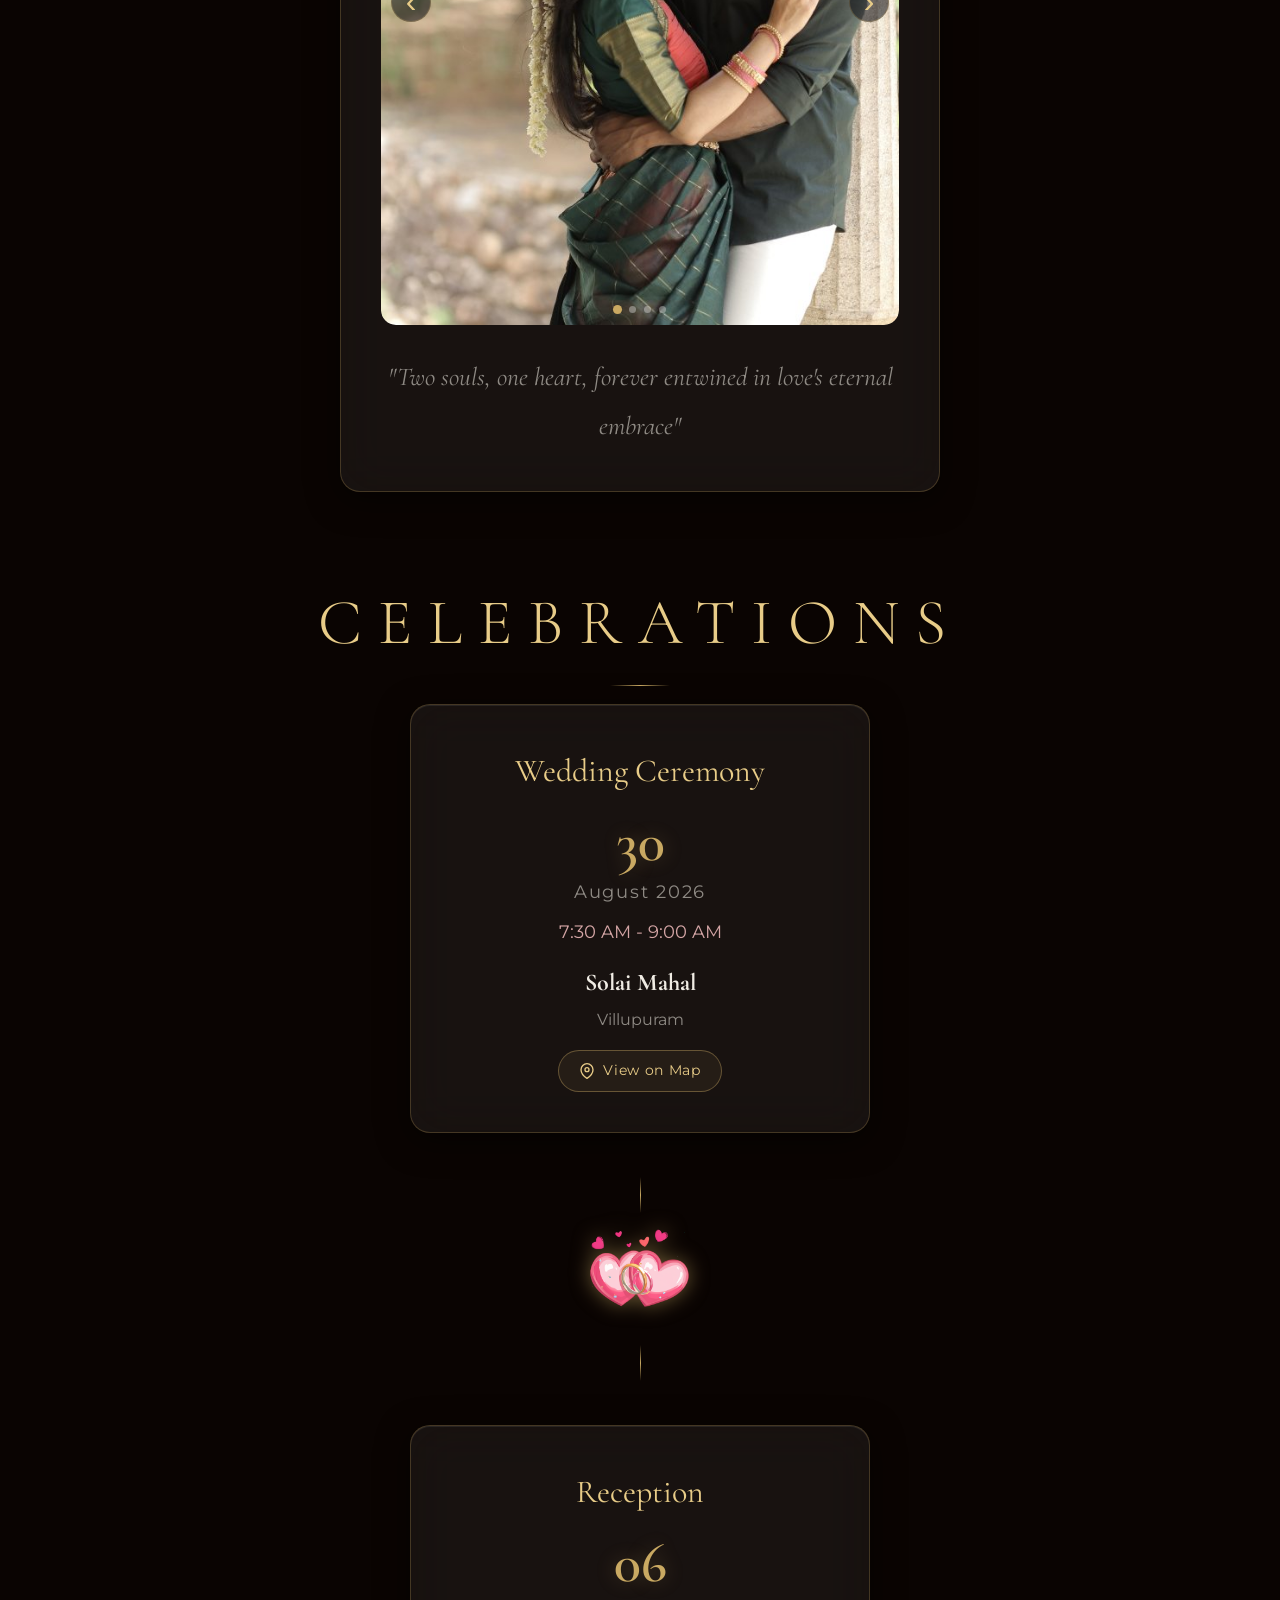
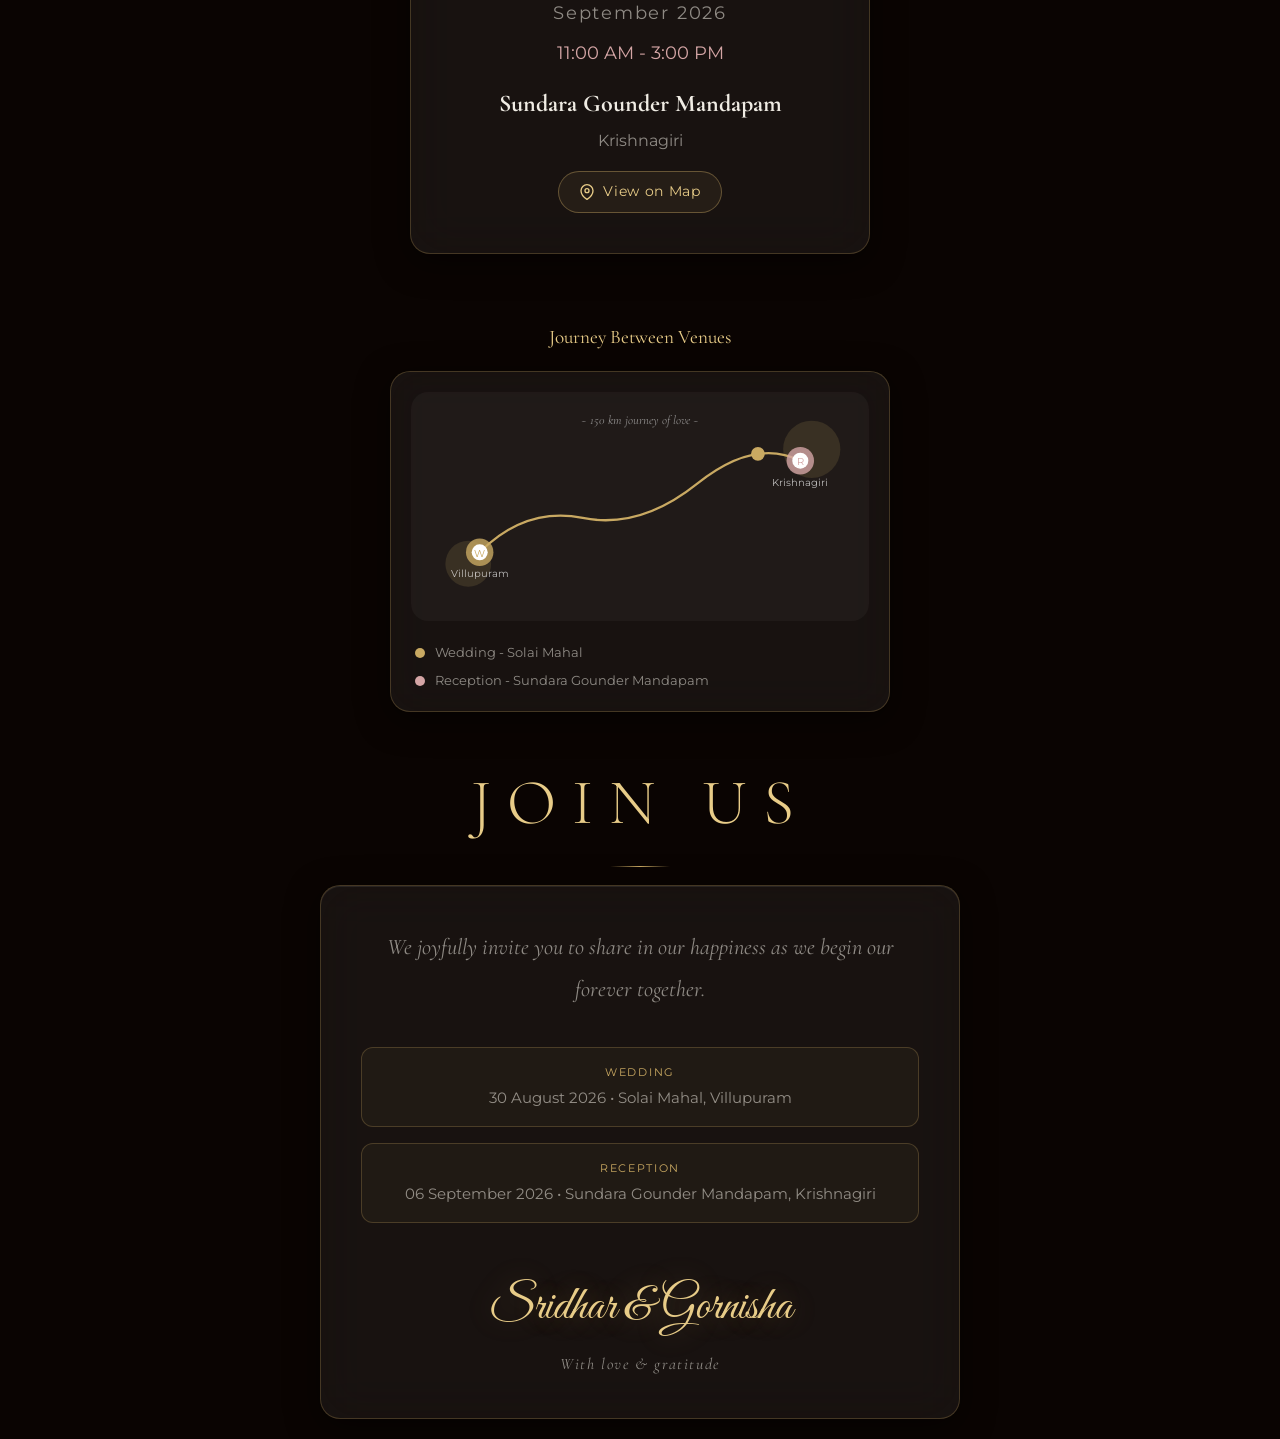
==== commit 1df0c01f: "change" ====
--- a/index.html
+++ b/index.html
@@ -16,7 +16,7 @@
 
     <!-- Background -->
     <div class="bg-layer">
-        <img src="bg.png" class="bg-img" alt="" fetchpriority="high">
+        <img src="bg.webp" class="bg-img" alt="" fetchpriority="high">
         <div class="bg-overlay"></div>
         <div class="grid-overlay"></div>
         <div class="orb orb-1"></div>
--- a/styles.css
+++ b/styles.css
@@ -24,6 +24,7 @@
     overflow-y: auto;
     line-height: 1.6;
     min-height: 100%;
+    touch-action: pan-y;
 }
 
 html { scroll-behavior: smooth; height: 100%; background: #f9bb78; overflow-x: hidden; }
@@ -51,14 +52,21 @@
     position: absolute; inset: 0;
     background-image: radial-gradient(circle, rgba(201,169,98,0.12) 1px, transparent 1px);
     background-size: 40px 40px; opacity: 0.6; z-index: 1;
-}
+    display: none;
+}
+@media (min-width: 769px) { .grid-overlay { display: block; } }
 
 /* ── ORBS ── */
 .orb { position: absolute; border-radius: 50%; pointer-events: none; mix-blend-mode: soft-light; z-index: 2; }
 .orb-1 { width: 80vw; height: 80vw; max-width: 800px; max-height: 800px; background: radial-gradient(circle, rgba(201,169,98,0.5) 0%, transparent 65%); top: -20%; left: -15%; filter: blur(80px); animation: orb1Move 20s ease-in-out infinite; }
 .orb-2 { width: 70vw; height: 70vw; max-width: 700px; max-height: 700px; background: radial-gradient(circle, rgba(212,165,165,0.45) 0%, transparent 65%); bottom: -15%; right: -15%; filter: blur(90px); animation: orb2Move 24s ease-in-out infinite; }
-.orb-3 { width: 60vw; height: 60vw; max-width: 600px; max-height: 600px; background: radial-gradient(circle, rgba(150,120,220,0.35) 0%, transparent 65%); top: 35%; left: 20%; filter: blur(100px); animation: orb3Move 28s ease-in-out infinite; }
-.orb-4 { width: 50vw; height: 50vw; max-width: 500px; max-height: 500px; background: radial-gradient(circle, rgba(201,169,98,0.3) 0%, transparent 65%); top: 5%; right: 5%; filter: blur(80px); animation: orb4Move 22s ease-in-out infinite; }
+.orb-3 { display: none; }
+.orb-4 { display: none; }
+
+@media (min-width: 769px) {
+    .orb-3 { display: block; width: 60vw; height: 60vw; max-width: 600px; max-height: 600px; background: radial-gradient(circle, rgba(150,120,220,0.35) 0%, transparent 65%); top: 35%; left: 20%; filter: blur(100px); animation: orb3Move 28s ease-in-out infinite; }
+    .orb-4 { display: block; width: 50vw; height: 50vw; max-width: 500px; max-height: 500px; background: radial-gradient(circle, rgba(201,169,98,0.3) 0%, transparent 65%); top: 5%; right: 5%; filter: blur(80px); animation: orb4Move 22s ease-in-out infinite; }
+}
 
 @keyframes orb1Move { 0%,100% { transform: translate(0,0) scale(1); } 40% { transform: translate(6vw,5vh) scale(1.06); } 70% { transform: translate(-3vw,8vh) scale(0.95); } }
 @keyframes orb2Move { 0%,100% { transform: translate(0,0) scale(1); } 35% { transform: translate(-8vw,-6vh) scale(1.08); } 65% { transform: translate(4vw,-3vh) scale(0.93); } }
@@ -78,10 +86,13 @@
 /* ── GLASS CARD ── */
 .glass-card {
     background: var(--glass-bg);
-    backdrop-filter: blur(24px); -webkit-backdrop-filter: blur(24px);
+    backdrop-filter: blur(12px); -webkit-backdrop-filter: blur(12px);
     border: 1px solid var(--glass-border); border-radius: 20px; padding: 40px;
     box-shadow: 0 8px 32px var(--shadow), inset 0 1px 0 rgba(255,255,255,0.08);
     transition: border-color 0.3s ease, box-shadow 0.3s ease;
+}
+@media (min-width: 769px) {
+    .glass-card { backdrop-filter: blur(24px); -webkit-backdrop-filter: blur(24px); }
 }
 .glass-card:hover { border-color: var(--glass-border2); box-shadow: 0 16px 48px var(--shadow), 0 0 30px var(--glow-gold), inset 0 1px 0 rgba(255,255,255,0.12); }
 
@@ -139,12 +150,12 @@
 
 .invitation-subtitle { font-family: 'Cormorant Garamond', serif; font-size: clamp(1.1rem,2.5vw,1.5rem); font-style: italic; color: var(--text-muted); margin-bottom: 36px; letter-spacing: 0.12em; }
 
-.wedding-date { display: flex; align-items: center; justify-content: center; gap: 20px; margin-bottom: 50px; }
+.wedding-date { display: flex; align-items: center; justify-content: center; gap: 20px; margin-bottom: 12px; }
 .wedding-date span { font-family: 'Cormorant Garamond', serif; font-size: clamp(1.8rem,4.5vw,3rem); font-weight: 300; color: var(--gold-light); letter-spacing: 0.25em; white-space: nowrap; }
 .date-ornament { width: 70px; height: 1px; background: linear-gradient(90deg, transparent, var(--gold), transparent); }
 
 .event-hero-detail { margin-bottom: 30px; }
-.event-hero-time { font-family: 'Cormorant Garamond', serif; font-size: clamp(1rem,2.5vw,1.3rem); color: var(--rose); letter-spacing: 0.1em; margin-bottom: 6px; }
+.event-hero-time { font-family: 'Cormorant Garamond', serif; font-size: clamp(1rem,2.5vw,1.3rem); color: var(--rose); letter-spacing: 0.1em; margin-bottom: 4px; }
 .event-hero-venue { font-family: 'Cormorant Garamond', serif; font-size: clamp(0.9rem,2vw,1.1rem); color: var(--text-muted); font-style: italic; letter-spacing: 0.08em; }
 
 /* ── RING COUNTDOWN ── */
